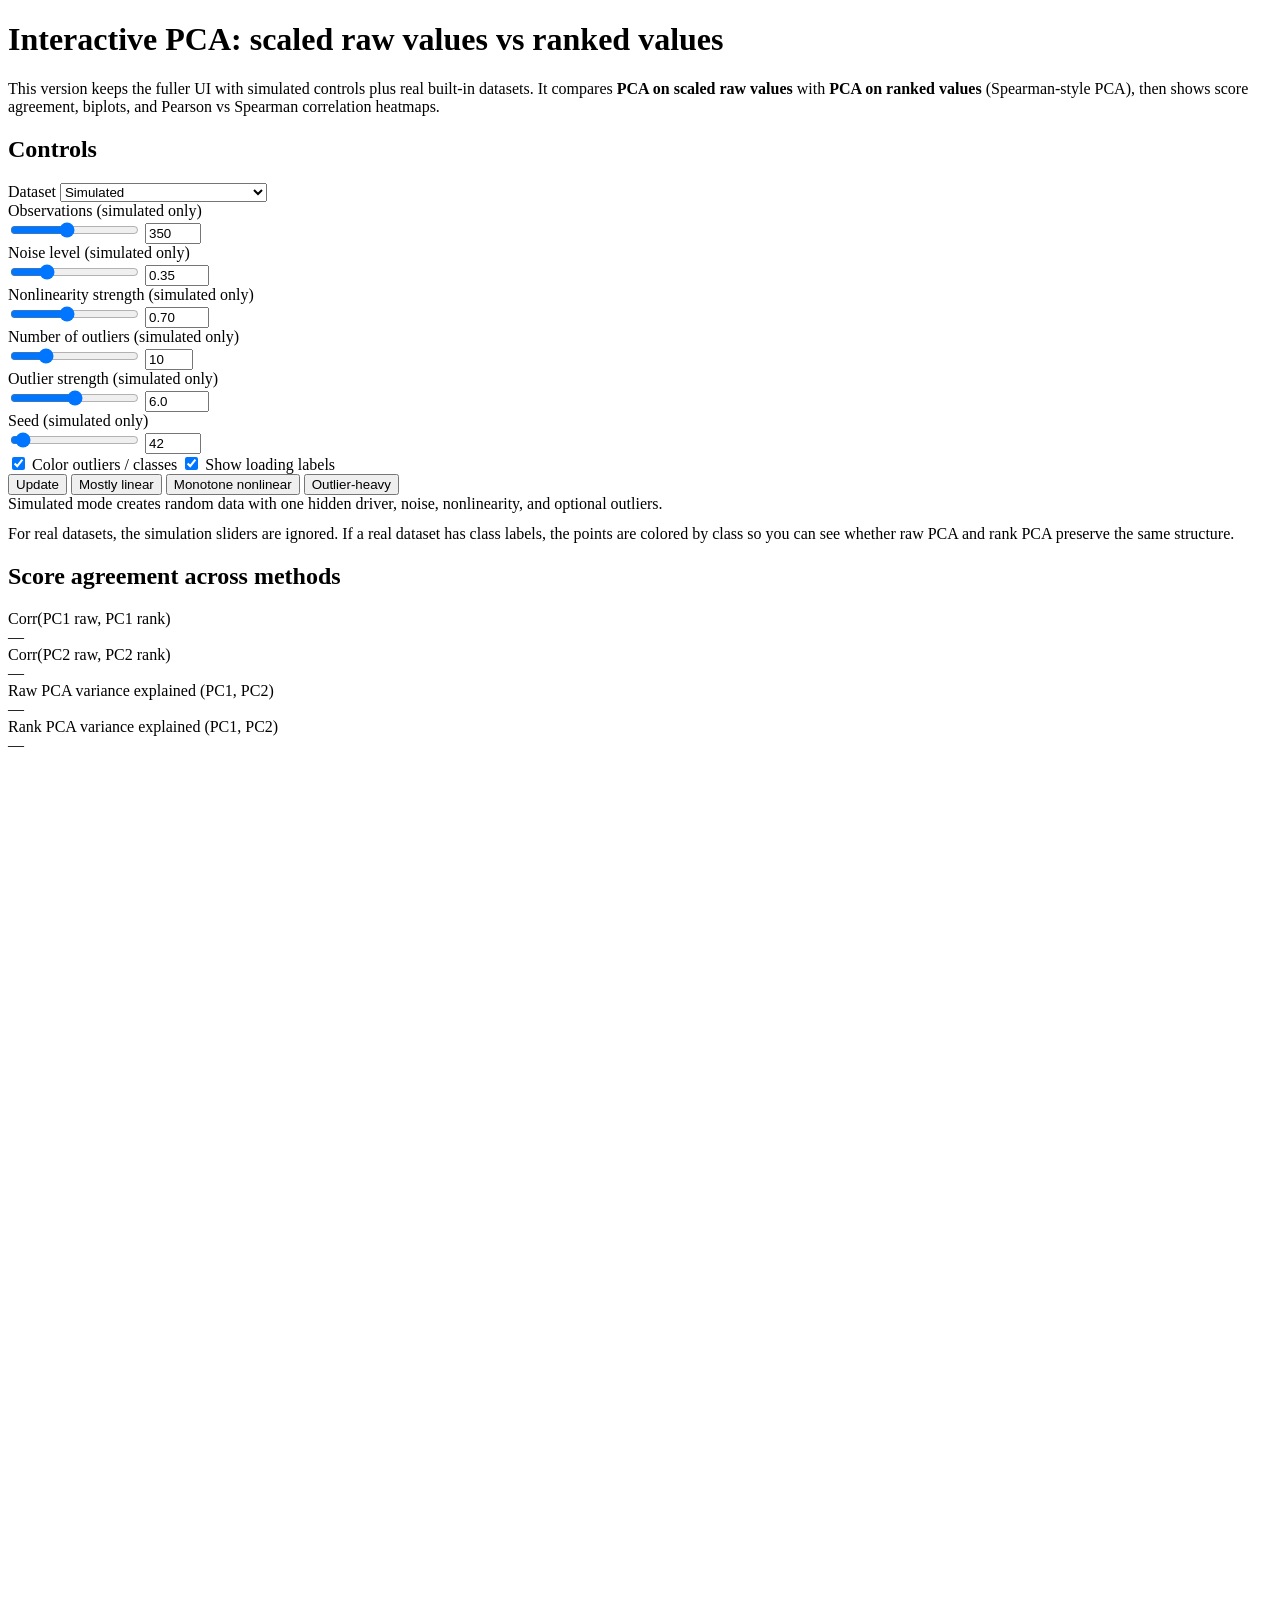
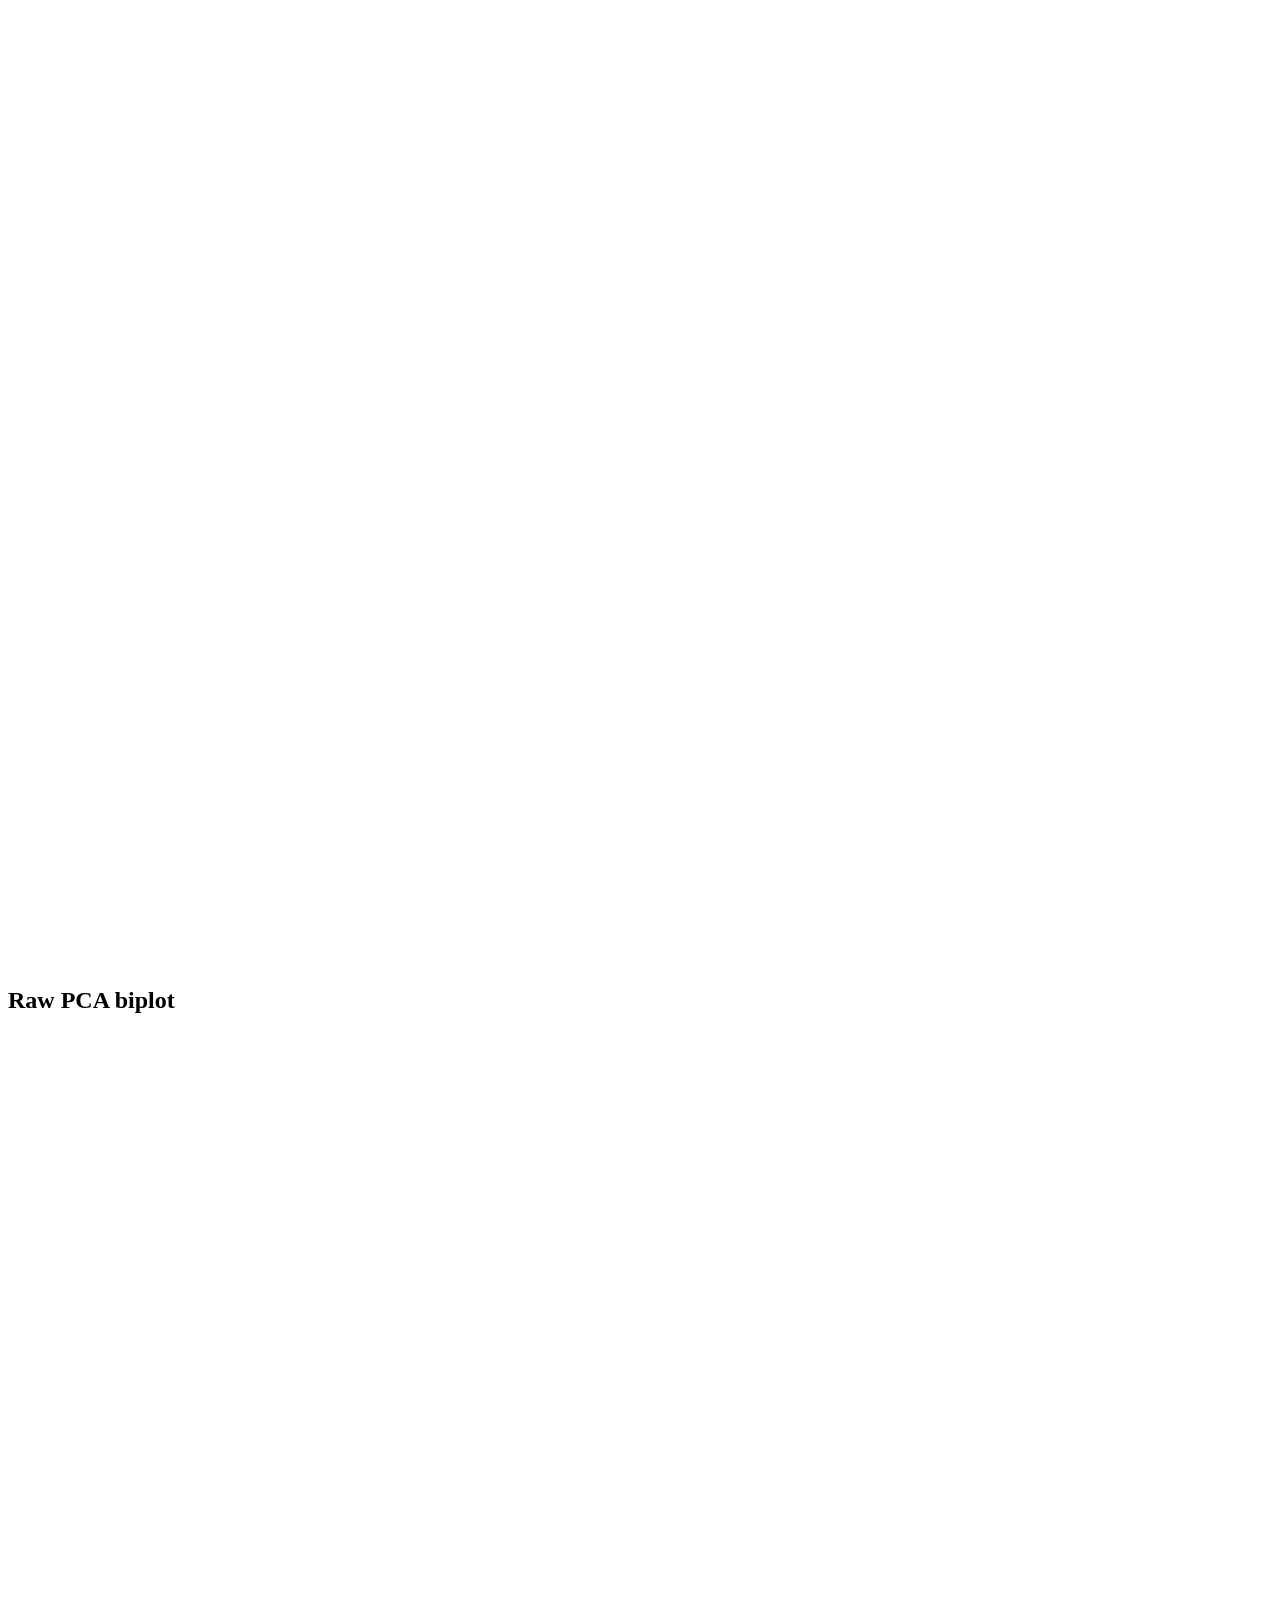
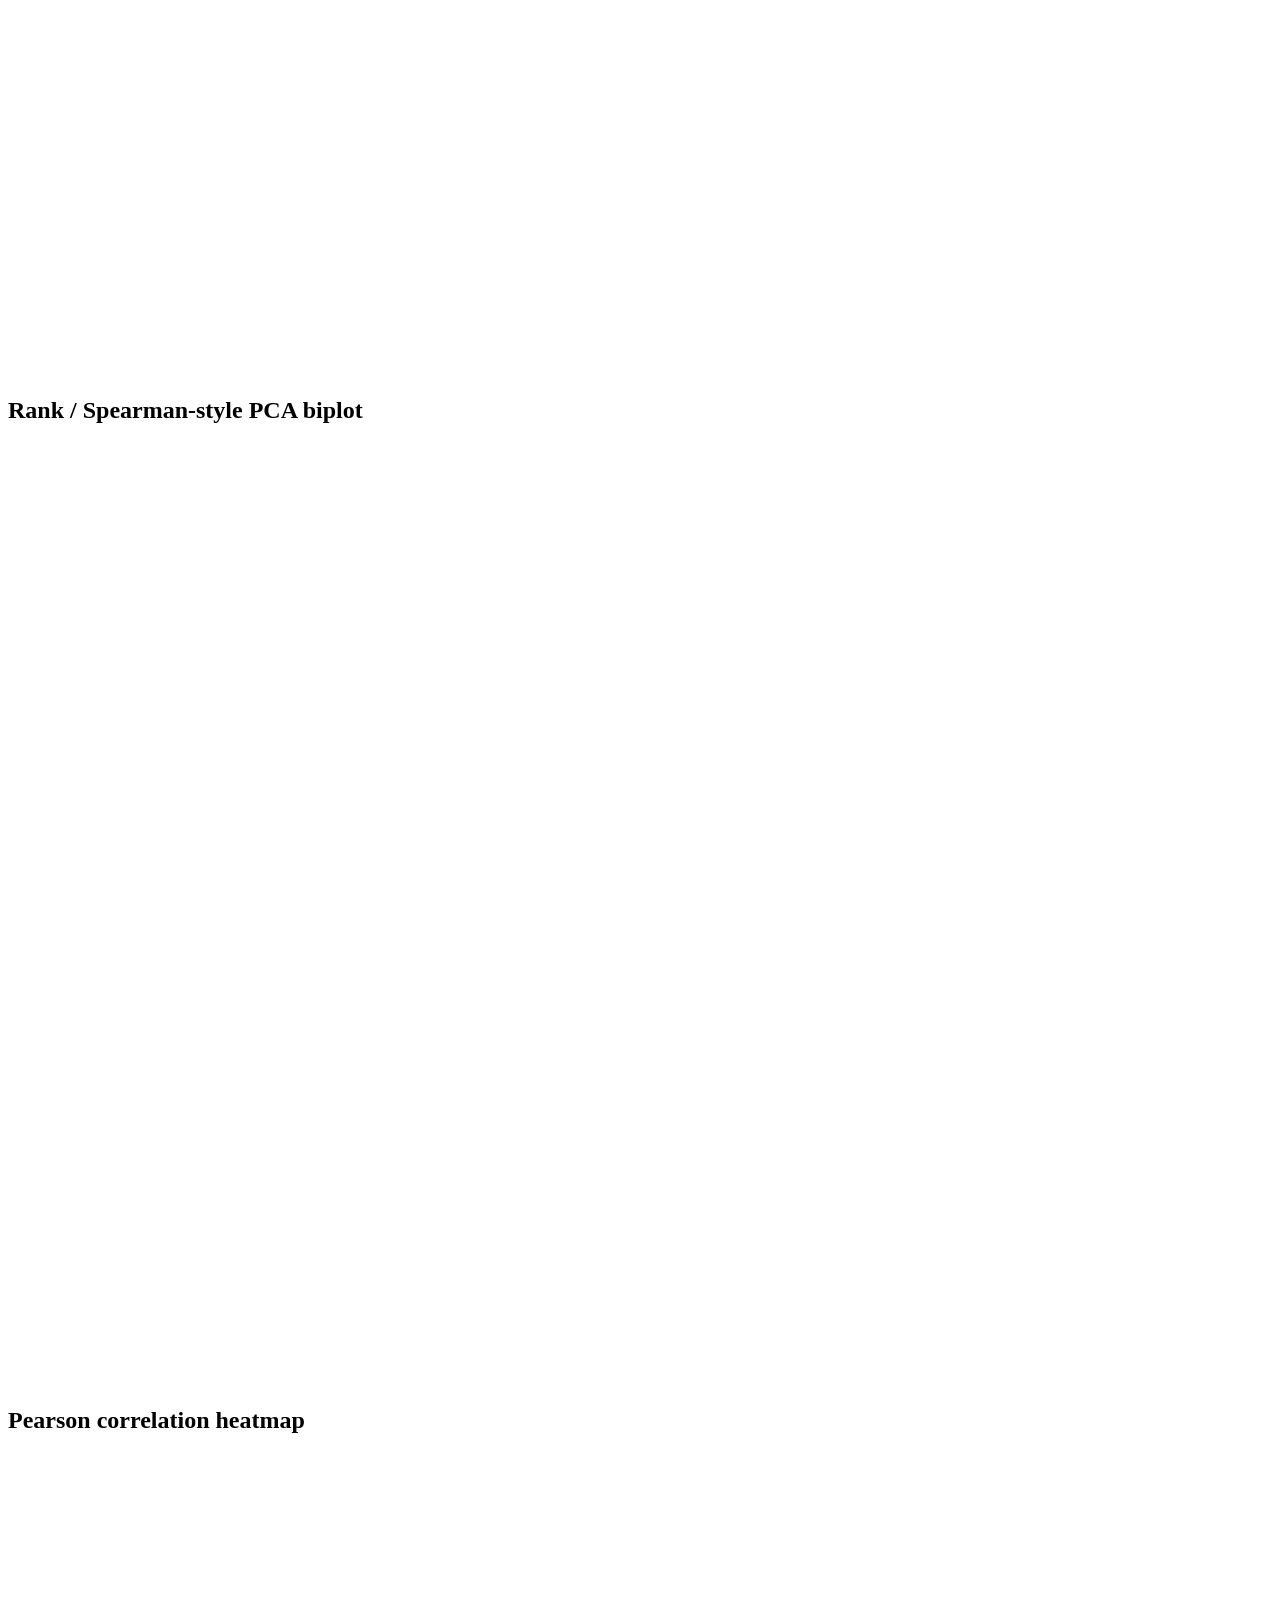
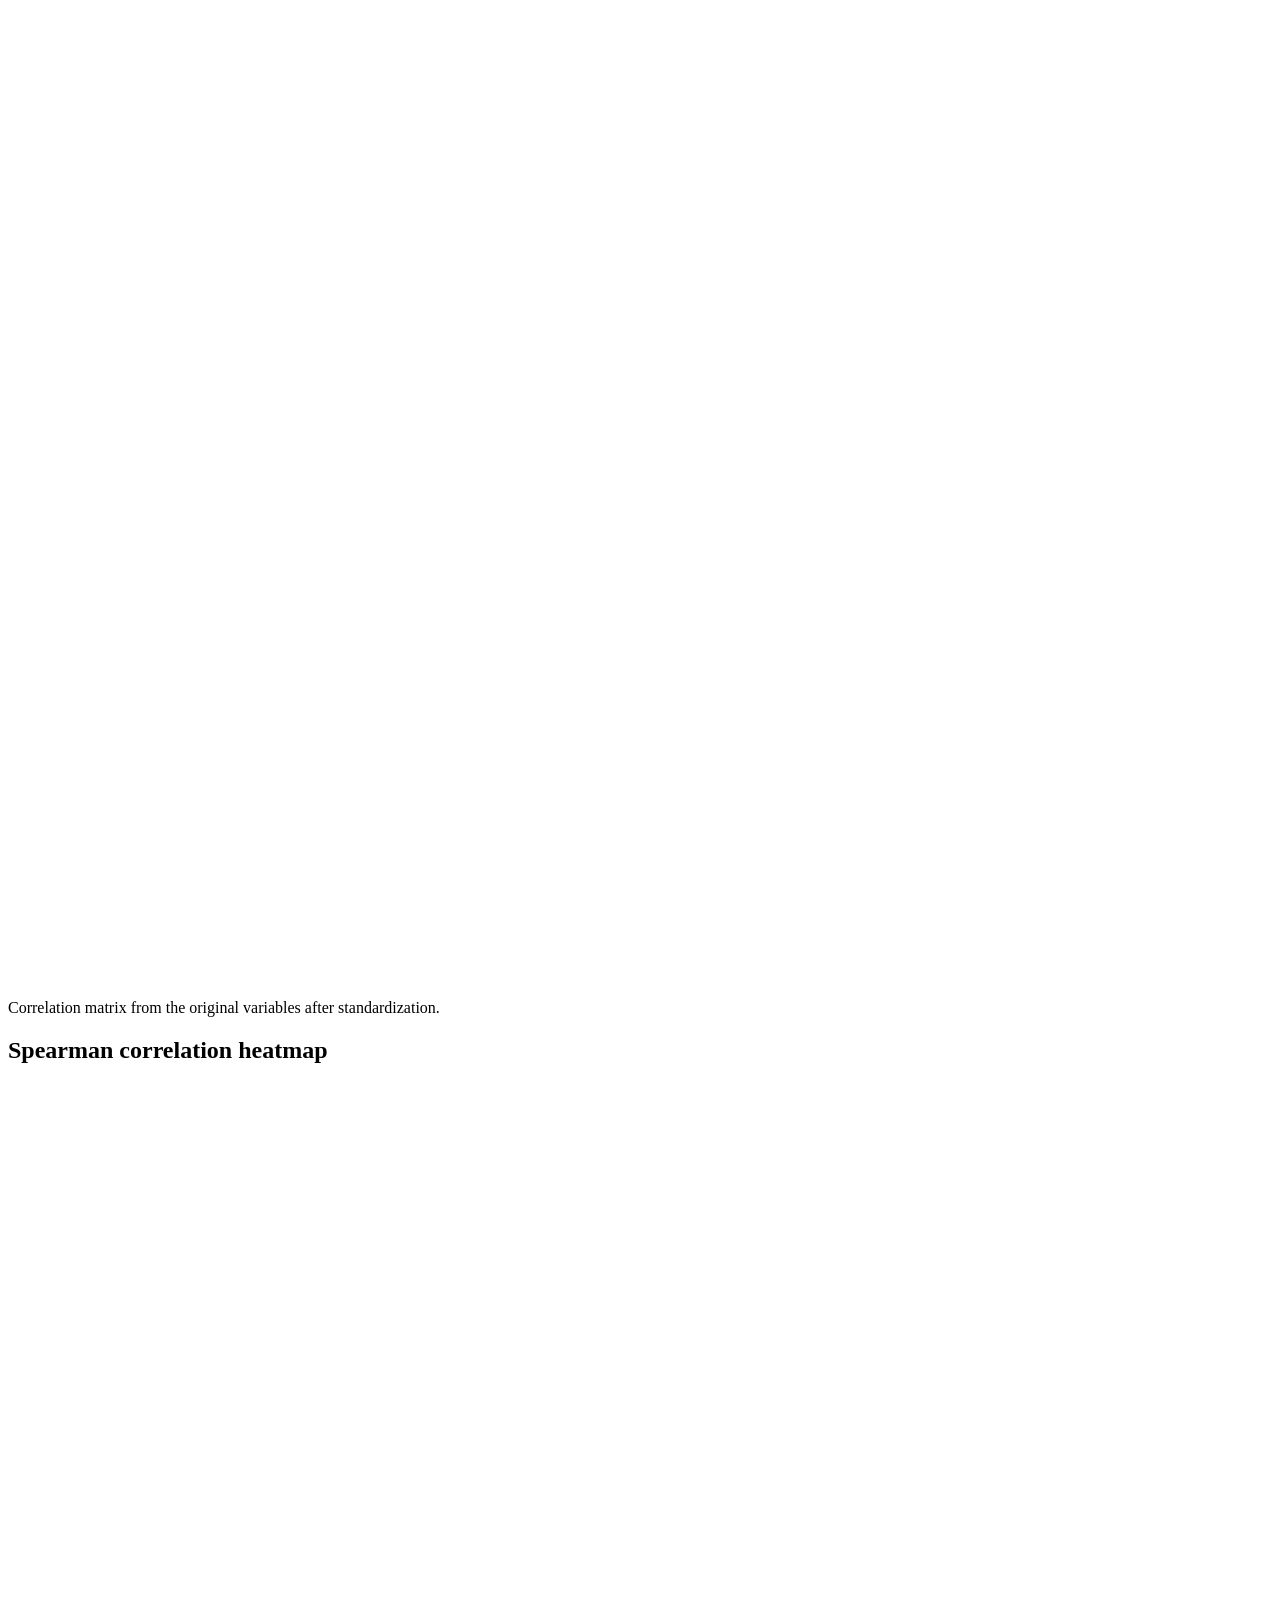
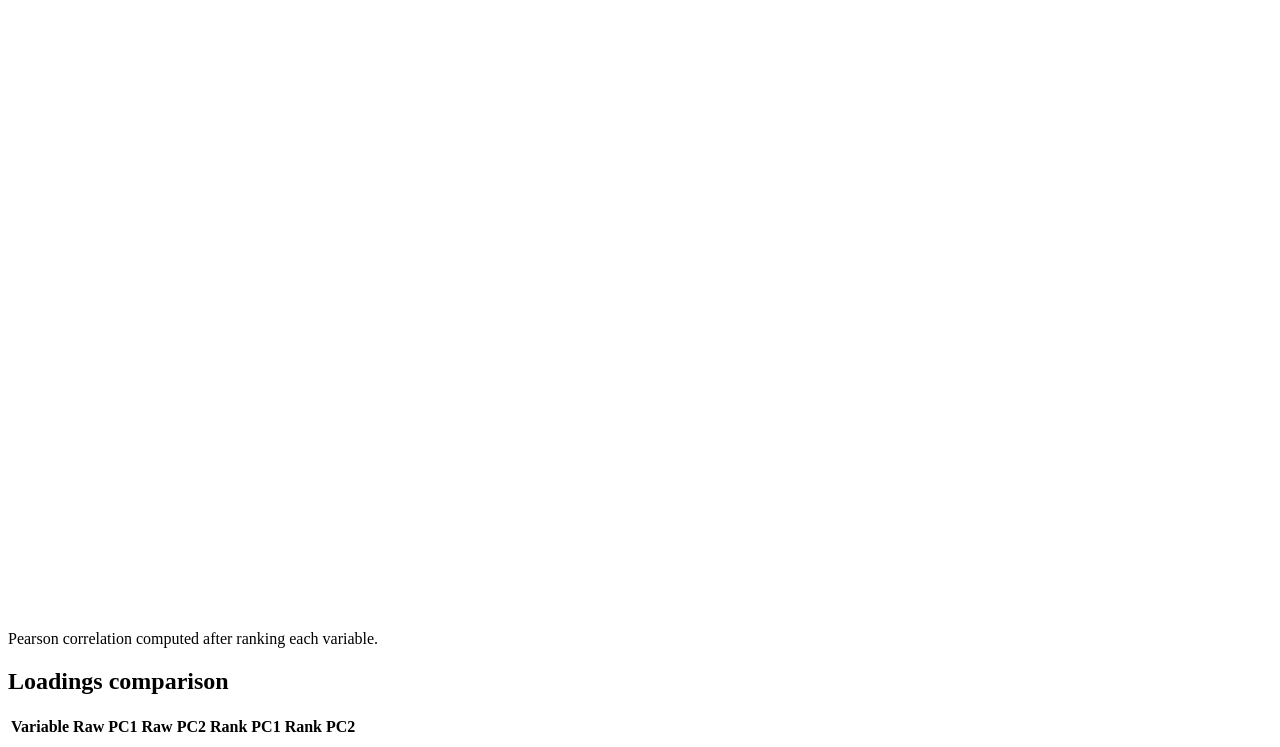
==== app/v4/index.html @ b2250b90 "Add v4 app with fuller attached UI layout" ====
<!DOCTYPE html>
<html lang="en">
<head>
  <meta charset="UTF-8" />
  <meta name="viewport" content="width=device-width, initial-scale=1.0" />
  <title>Interactive PCA: Raw vs Rank with Real Data</title>
  <link rel="stylesheet" href="style.css" />
</head>
<body>
  <div class="wrap">
    <h1>Interactive PCA: scaled raw values vs ranked values</h1>
    <div class="sub">
      This version keeps the fuller UI with simulated controls plus real built-in datasets.
      It compares <b>PCA on scaled raw values</b> with <b>PCA on ranked values</b> (Spearman-style PCA), then shows score agreement, biplots, and Pearson vs Spearman correlation heatmaps.
    </div>

    <div class="grid">
      <div class="card controls">
        <h2>Controls</h2>

        <div class="control">
          <label for="datasetMode">Dataset</label>
          <select id="datasetMode">
            <option value="simulated">Simulated</option>
            <option value="iris">Real: Iris</option>
            <option value="wine">Real: Wine</option>
            <option value="breast_cancer">Real: Breast Cancer Wisconsin</option>
          </select>
        </div>

        <div class="control">
          <label for="n">Observations (simulated only)</label>
          <div class="row">
            <input id="n" type="range" min="80" max="700" step="10" value="350" />
            <input id="n_num" type="number" min="80" max="700" step="10" value="350" />
          </div>
        </div>

        <div class="control">
          <label for="noise">Noise level (simulated only)</label>
          <div class="row">
            <input id="noise" type="range" min="0.05" max="1.20" step="0.05" value="0.35" />
            <input id="noise_num" type="number" min="0.05" max="1.20" step="0.05" value="0.35" />
          </div>
        </div>

        <div class="control">
          <label for="nonlinear">Nonlinearity strength (simulated only)</label>
          <div class="row">
            <input id="nonlinear" type="range" min="0.00" max="1.60" step="0.05" value="0.70" />
            <input id="nonlinear_num" type="number" min="0.00" max="1.60" step="0.05" value="0.70" />
          </div>
        </div>

        <div class="control">
          <label for="outliers">Number of outliers (simulated only)</label>
          <div class="row">
            <input id="outliers" type="range" min="0" max="40" step="1" value="10" />
            <input id="outliers_num" type="number" min="0" max="40" step="1" value="10" />
          </div>
        </div>

        <div class="control">
          <label for="outlierStrength">Outlier strength (simulated only)</label>
          <div class="row">
            <input id="outlierStrength" type="range" min="0.0" max="12.0" step="0.5" value="6.0" />
            <input id="outlierStrength_num" type="number" min="0.0" max="12.0" step="0.5" value="6.0" />
          </div>
        </div>

        <div class="control">
          <label for="seed">Seed (simulated only)</label>
          <div class="row">
            <input id="seed" type="range" min="1" max="999" step="1" value="42" />
            <input id="seed_num" type="number" min="1" max="999" step="1" value="42" />
          </div>
        </div>

        <div class="toggle-row">
          <label><input id="colorSpecial" type="checkbox" checked /> Color outliers / classes</label>
          <label><input id="showLabels" type="checkbox" checked /> Show loading labels</label>
        </div>

        <button id="rerun">Update</button>
        <button id="presetLinear">Mostly linear</button>
        <button id="presetNonlinear">Monotone nonlinear</button>
        <button id="presetOutliers">Outlier-heavy</button>

        <div class="note" id="datasetNote">
          Simulated mode creates random data with one hidden driver, noise, nonlinearity, and optional outliers.
        </div>

        <div class="small" style="margin-top:12px;">
          For real datasets, the simulation sliders are ignored. If a real dataset has class labels, the points are colored by class so you can see whether raw PCA and rank PCA preserve the same structure.
        </div>
      </div>

      <div class="main-grid">
        <div class="card viz full">
          <h2 id="activeTitle">Score agreement across methods</h2>
          <div id="metaPills" style="margin-bottom:10px;"></div>
          <div class="stats">
            <div class="stat">
              <div class="label">Corr(PC1 raw, PC1 rank)</div>
              <div class="value" id="corrPC1Val">—</div>
            </div>
            <div class="stat">
              <div class="label">Corr(PC2 raw, PC2 rank)</div>
              <div class="value" id="corrPC2Val">—</div>
            </div>
            <div class="stat">
              <div class="label">Raw PCA variance explained (PC1, PC2)</div>
              <div class="value" id="rawVarVal">—</div>
            </div>
            <div class="stat">
              <div class="label">Rank PCA variance explained (PC1, PC2)</div>
              <div class="value" id="rankVarVal">—</div>
            </div>
          </div>
          <div class="main-grid">
            <div>
              <svg id="scatterPC1" viewBox="0 0 700 500"></svg>
              <div class="caption" id="captionPC1"></div>
            </div>
            <div>
              <svg id="scatterPC2" viewBox="0 0 700 500"></svg>
              <div class="caption" id="captionPC2"></div>
            </div>
          </div>
          <div class="legend" id="legendRow"></div>
        </div>

        <div class="card viz">
          <h2>Raw PCA biplot</h2>
          <svg id="biplotRaw" viewBox="0 0 700 520"></svg>
          <div class="caption" id="captionRawBiplot"></div>
        </div>

        <div class="card viz">
          <h2>Rank / Spearman-style PCA biplot</h2>
          <svg id="biplotRank" viewBox="0 0 700 520"></svg>
          <div class="caption" id="captionRankBiplot"></div>
        </div>

        <div class="card viz">
          <h2>Pearson correlation heatmap</h2>
          <svg id="heatPearson" viewBox="0 0 620 560"></svg>
          <div class="caption">Correlation matrix from the original variables after standardization.</div>
        </div>

        <div class="card viz">
          <h2>Spearman correlation heatmap</h2>
          <svg id="heatSpearman" viewBox="0 0 620 560"></svg>
          <div class="caption">Pearson correlation computed after ranking each variable.</div>
        </div>

        <div class="card table-card full">
          <h2>Loadings comparison</h2>
          <table id="loadingsTable">
            <thead>
              <tr>
                <th>Variable</th>
                <th>Raw PC1</th>
                <th>Raw PC2</th>
                <th>Rank PC1</th>
                <th>Rank PC2</th>
              </tr>
            </thead>
            <tbody></tbody>
          </table>
        </div>
      </div>
    </div>
  </div>
<script src="iris.js"></script>
<script src="wine.js"></script>
<script src="breast_cancer.js"></script>
<script src="script.js"></script>
</body>
</html>
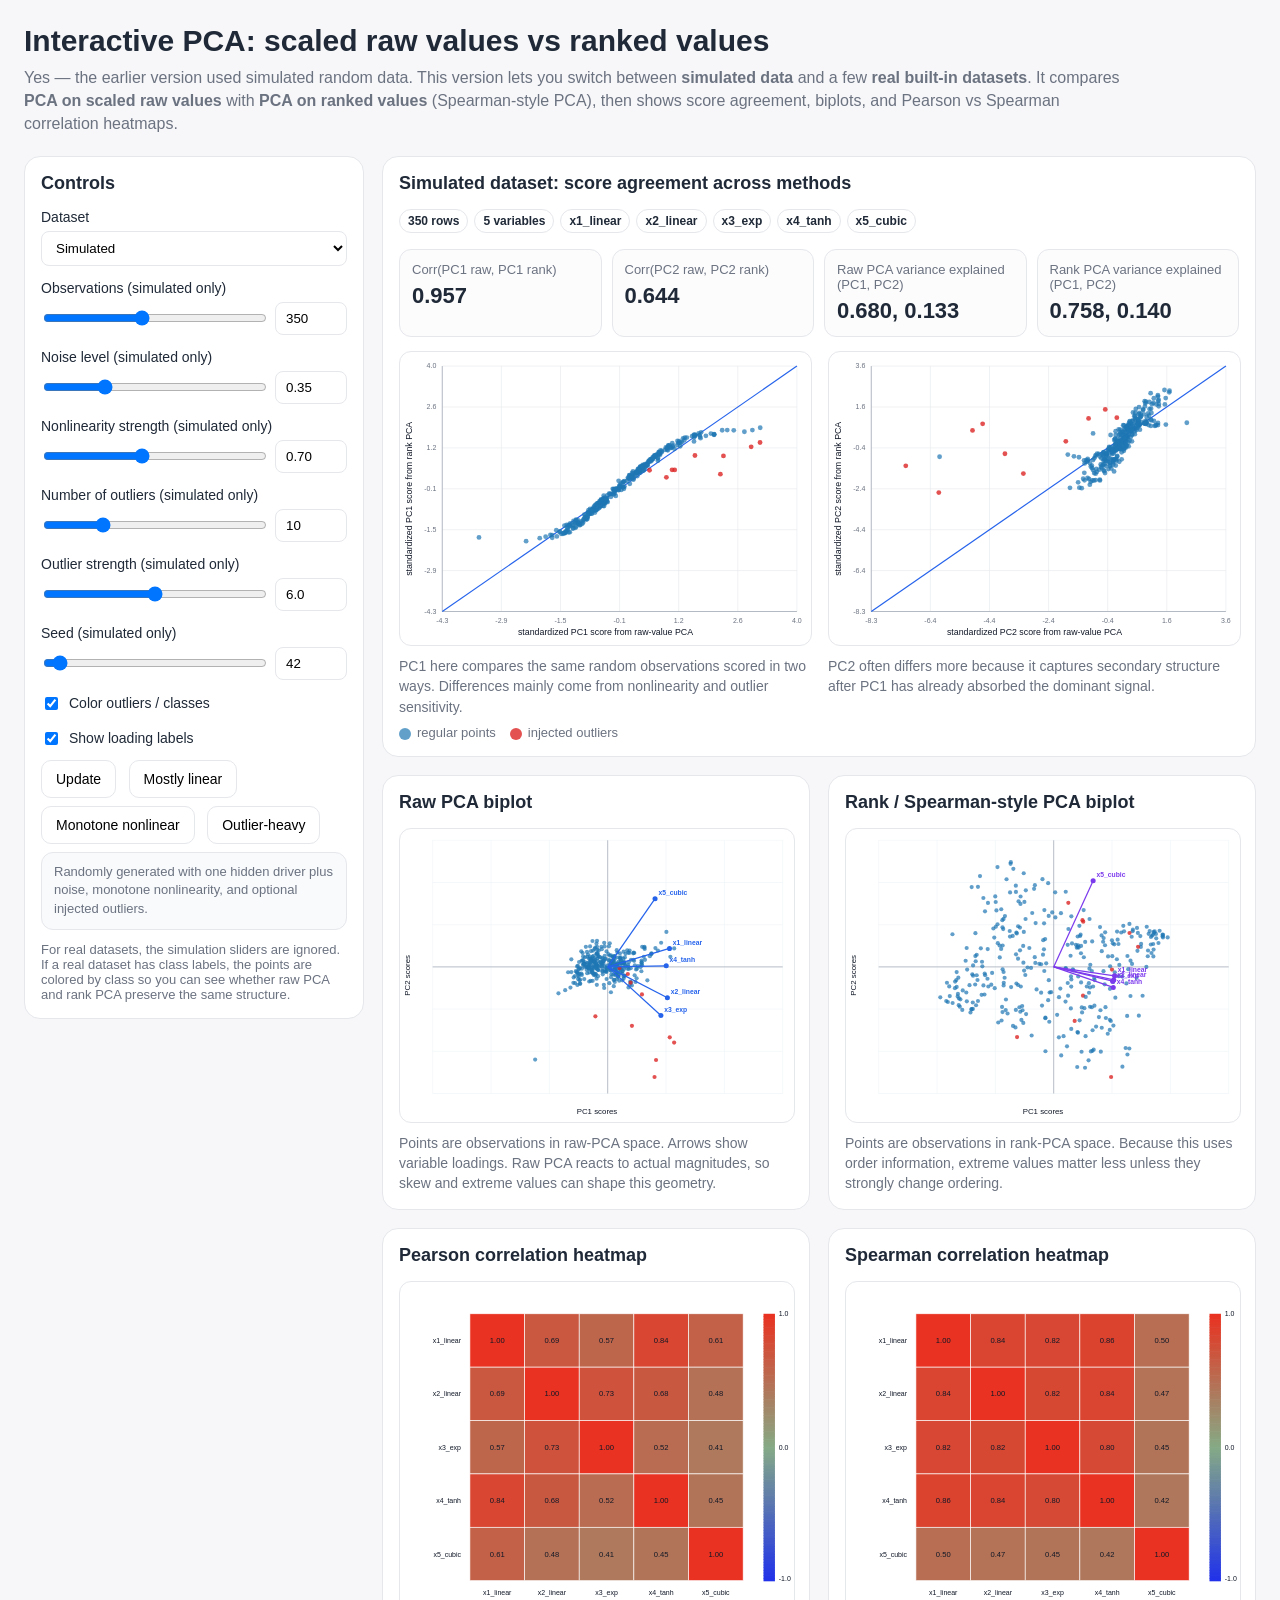
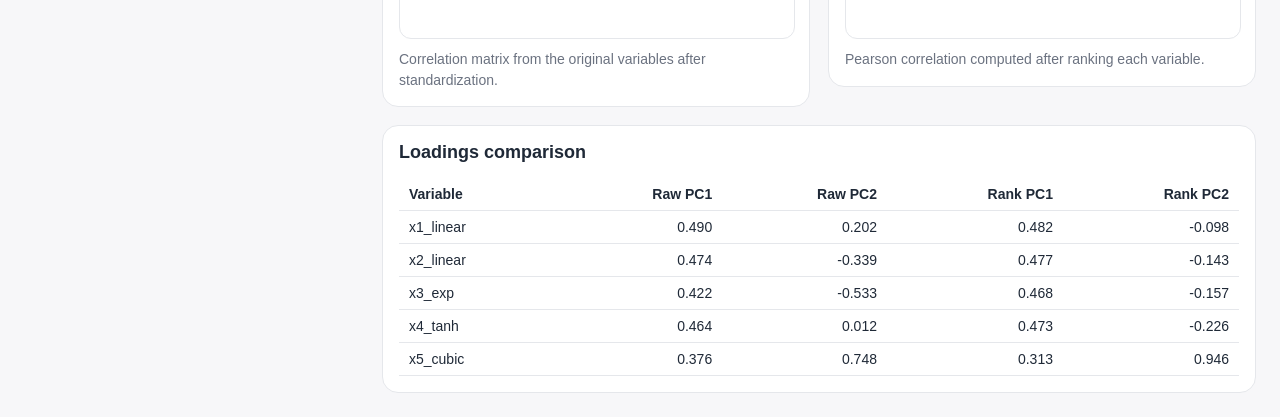
==== commit 7e80d036: "Split v4 app from standalone PCA reference" ====
--- a/app/v4/index.html
+++ b/app/v4/index.html
@@ -10,7 +10,7 @@
   <div class="wrap">
     <h1>Interactive PCA: scaled raw values vs ranked values</h1>
     <div class="sub">
-      This version keeps the fuller UI with simulated controls plus real built-in datasets.
+      Yes — the earlier version used simulated random data. This version lets you switch between <b>simulated data</b> and a few <b>real built-in datasets</b>.
       It compares <b>PCA on scaled raw values</b> with <b>PCA on ranked values</b> (Spearman-style PCA), then shows score agreement, biplots, and Pearson vs Spearman correlation heatmaps.
     </div>
 
@@ -172,9 +172,9 @@
       </div>
     </div>
   </div>
-<script src="iris.js"></script>
-<script src="wine.js"></script>
-<script src="breast_cancer.js"></script>
+<script src="data/iris.js"></script>
+<script src="data/wine.js"></script>
+<script src="data/breast_cancer.js"></script>
 <script src="script.js"></script>
 </body>
-</html>+</html>
--- a/app/v4/style.css
+++ b/app/v4/style.css
@@ -0,0 +1,206 @@
+    :root {
+      --bg: #f7f7f9;
+      --card: #ffffff;
+      --text: #1f2937;
+      --muted: #6b7280;
+      --border: #e5e7eb;
+      --accent: #2563eb;
+      --accent2: #7c3aed;
+      --danger: #dc2626;
+      --green: #059669;
+      --orange: #d97706;
+    }
+    body {
+      margin: 0;
+      font-family: Arial, Helvetica, sans-serif;
+      background: var(--bg);
+      color: var(--text);
+    }
+    .wrap {
+      max-width: 1380px;
+      margin: 0 auto;
+      padding: 24px;
+      box-sizing: border-box;
+    }
+    h1 {
+      margin: 0 0 8px 0;
+      font-size: 30px;
+    }
+    .sub {
+      color: var(--muted);
+      margin-bottom: 20px;
+      line-height: 1.45;
+      max-width: 1100px;
+    }
+    .grid {
+      display: grid;
+      grid-template-columns: 340px 1fr;
+      gap: 18px;
+      align-items: start;
+    }
+    .main-grid {
+      display: grid;
+      grid-template-columns: 1fr 1fr;
+      gap: 18px;
+      align-items: start;
+    }
+    .full {
+      grid-column: 1 / -1;
+    }
+    .card {
+      background: var(--card);
+      border: 1px solid var(--border);
+      border-radius: 16px;
+      padding: 16px;
+      box-sizing: border-box;
+    }
+    .controls h2, .viz h2, .table-card h2 {
+      margin-top: 0;
+      font-size: 18px;
+    }
+    .control {
+      margin-bottom: 14px;
+    }
+    .control label {
+      display: block;
+      font-size: 14px;
+      margin-bottom: 6px;
+    }
+    .control .row {
+      display: grid;
+      grid-template-columns: 1fr 72px;
+      gap: 10px;
+      align-items: center;
+    }
+    input[type="range"], input[type="number"], select {
+      width: 100%;
+      box-sizing: border-box;
+    }
+    input[type="number"], select {
+      padding: 8px 10px;
+      border-radius: 8px;
+      border: 1px solid var(--border);
+      background: white;
+    }
+    button {
+      border: 1px solid var(--border);
+      background: white;
+      padding: 10px 14px;
+      border-radius: 10px;
+      cursor: pointer;
+      margin-right: 8px;
+      margin-bottom: 8px;
+      font-size: 14px;
+    }
+    button:hover { background: #f3f4f6; }
+    .stats {
+      display: grid;
+      grid-template-columns: repeat(4, 1fr);
+      gap: 10px;
+      margin-bottom: 14px;
+    }
+    .stat {
+      border: 1px solid var(--border);
+      border-radius: 12px;
+      padding: 12px;
+      background: #fcfcfd;
+    }
+    .stat .label {
+      color: var(--muted);
+      font-size: 13px;
+      margin-bottom: 6px;
+    }
+    .stat .value {
+      font-size: 22px;
+      font-weight: 700;
+    }
+    svg {
+      width: 100%;
+      height: auto;
+      display: block;
+      background: white;
+      border: 1px solid var(--border);
+      border-radius: 12px;
+    }
+    .caption {
+      margin-top: 10px;
+      color: var(--muted);
+      font-size: 14px;
+      line-height: 1.45;
+    }
+    .toggle-row {
+      display: flex;
+      gap: 16px;
+      align-items: center;
+      flex-wrap: wrap;
+      margin: 8px 0 12px;
+      font-size: 14px;
+    }
+    .toggle-row label {
+      display: flex;
+      gap: 8px;
+      align-items: center;
+      cursor: pointer;
+    }
+    table {
+      width: 100%;
+      border-collapse: collapse;
+      font-size: 14px;
+    }
+    th, td {
+      padding: 8px 10px;
+      border-bottom: 1px solid var(--border);
+      text-align: right;
+    }
+    th:first-child, td:first-child {
+      text-align: left;
+    }
+    .small {
+      color: var(--muted);
+      font-size: 13px;
+    }
+    .legend {
+      display: flex;
+      gap: 14px;
+      align-items: center;
+      flex-wrap: wrap;
+      font-size: 13px;
+      color: var(--muted);
+      margin-top: 8px;
+    }
+    .swatch {
+      width: 12px;
+      height: 12px;
+      border-radius: 50%;
+      display: inline-block;
+      margin-right: 6px;
+      vertical-align: middle;
+    }
+    .pill {
+      display: inline-block;
+      padding: 4px 8px;
+      border-radius: 999px;
+      font-size: 12px;
+      font-weight: 700;
+      border: 1px solid var(--border);
+      background: #fff;
+      margin-right: 6px;
+      margin-bottom: 6px;
+    }
+    .note {
+      padding: 10px 12px;
+      border-radius: 12px;
+      background: #f8fafc;
+      border: 1px solid var(--border);
+      font-size: 13px;
+      color: var(--muted);
+      line-height: 1.45;
+    }
+    @media (max-width: 1100px) {
+      .grid { grid-template-columns: 1fr; }
+      .main-grid { grid-template-columns: 1fr; }
+      .stats { grid-template-columns: 1fr 1fr; }
+    }
+    @media (max-width: 700px) {
+      .stats { grid-template-columns: 1fr; }
+    }
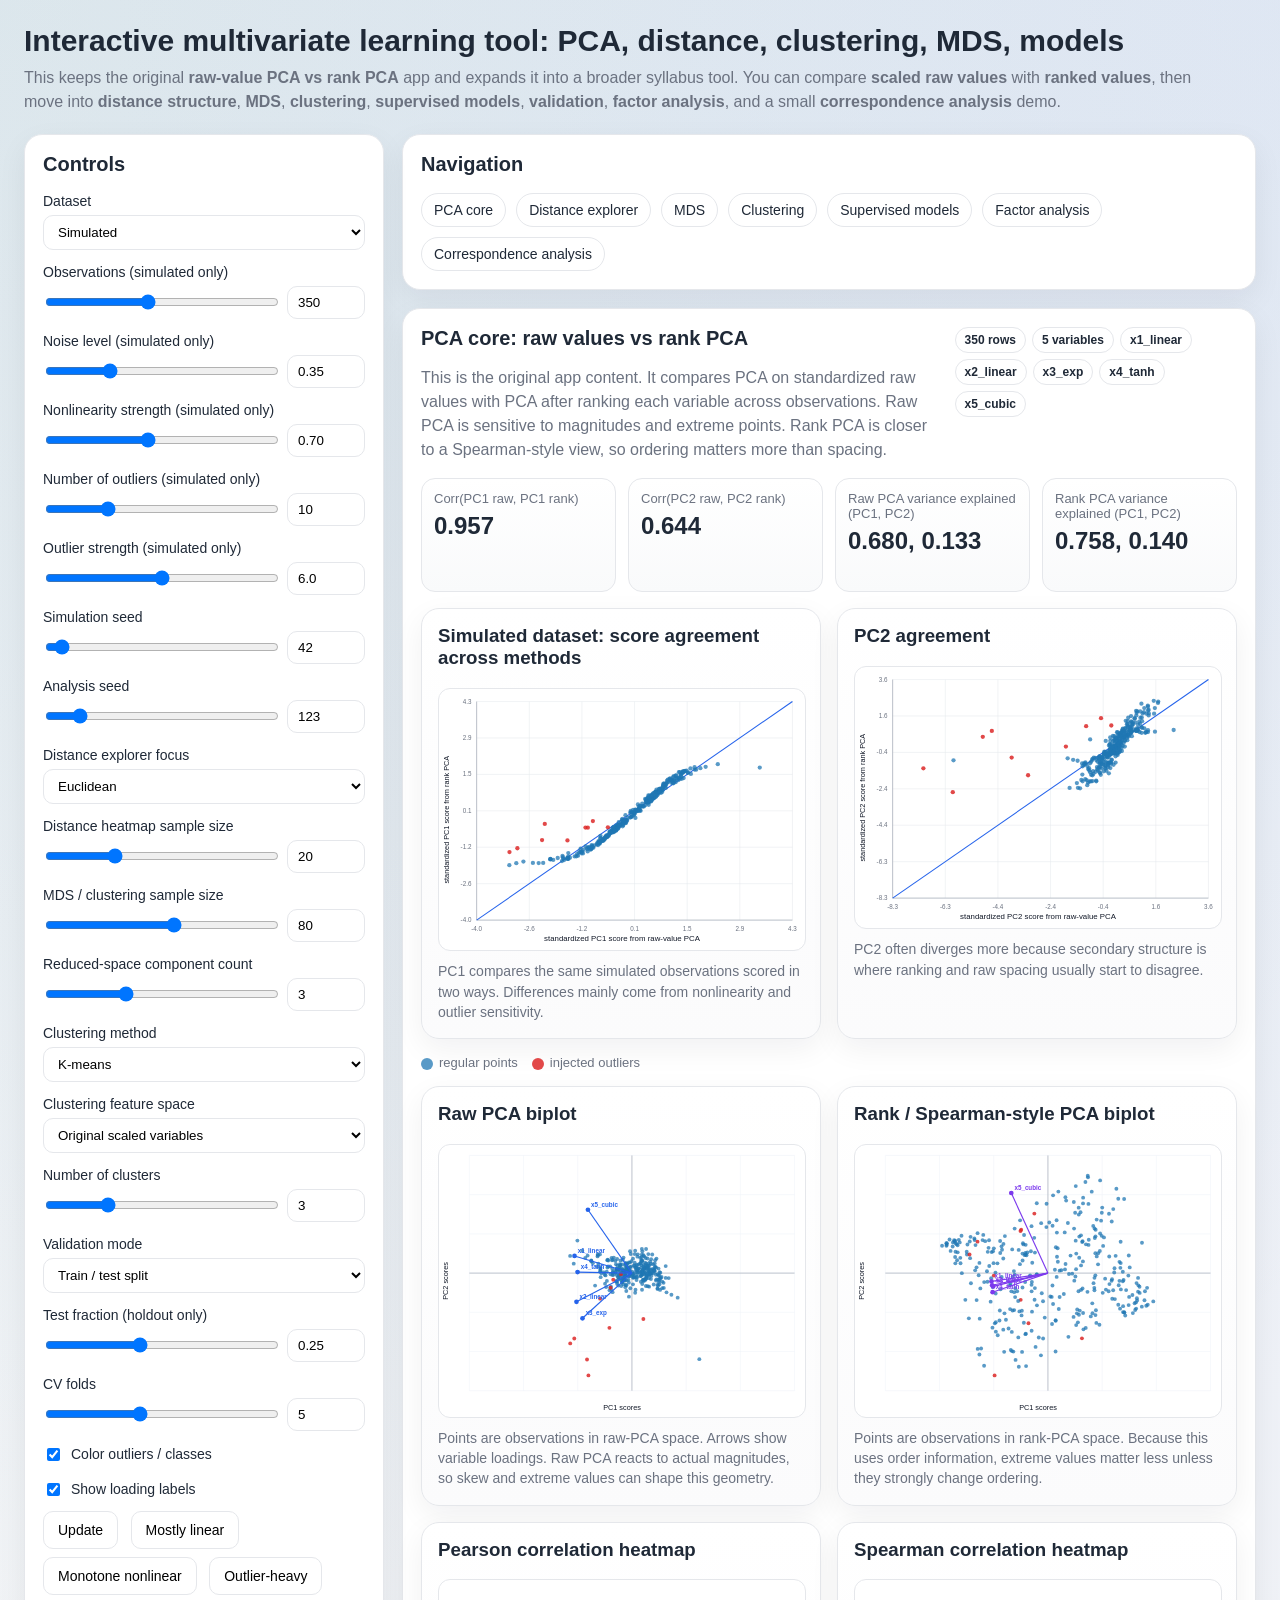
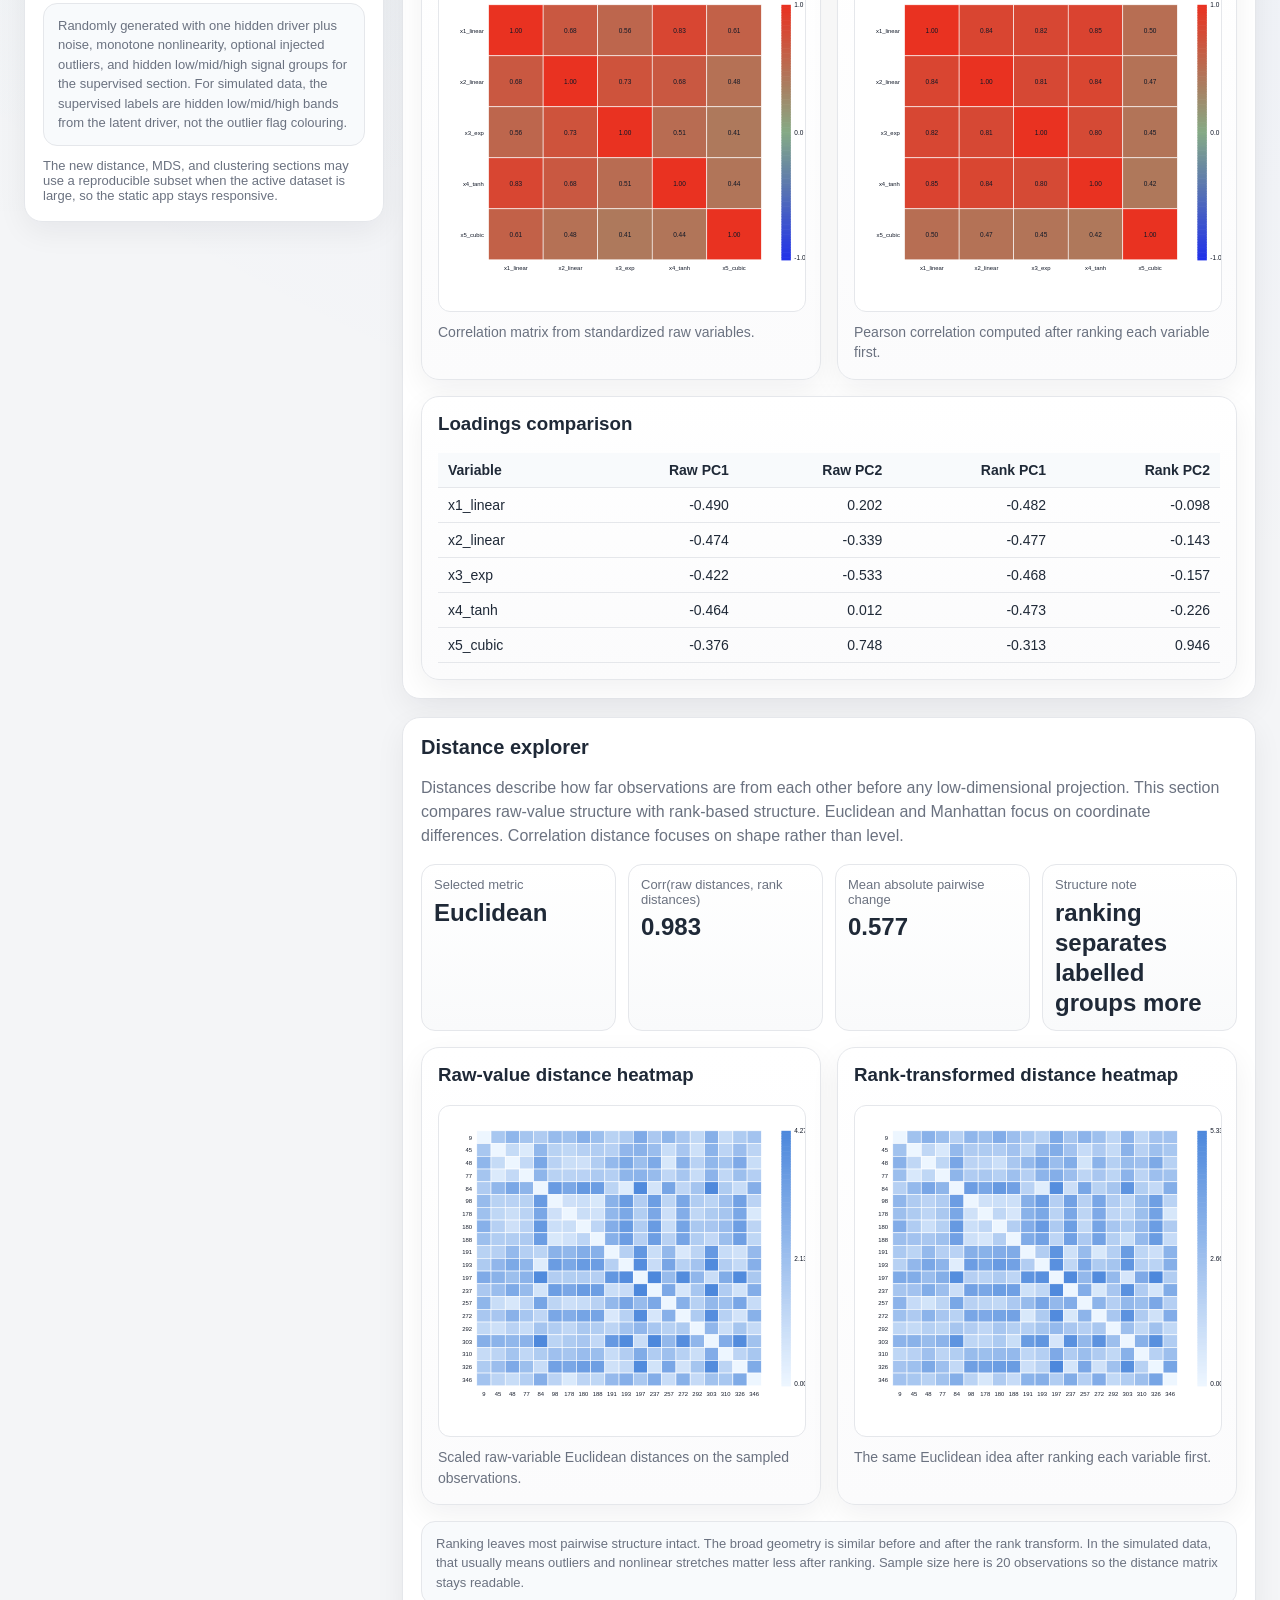
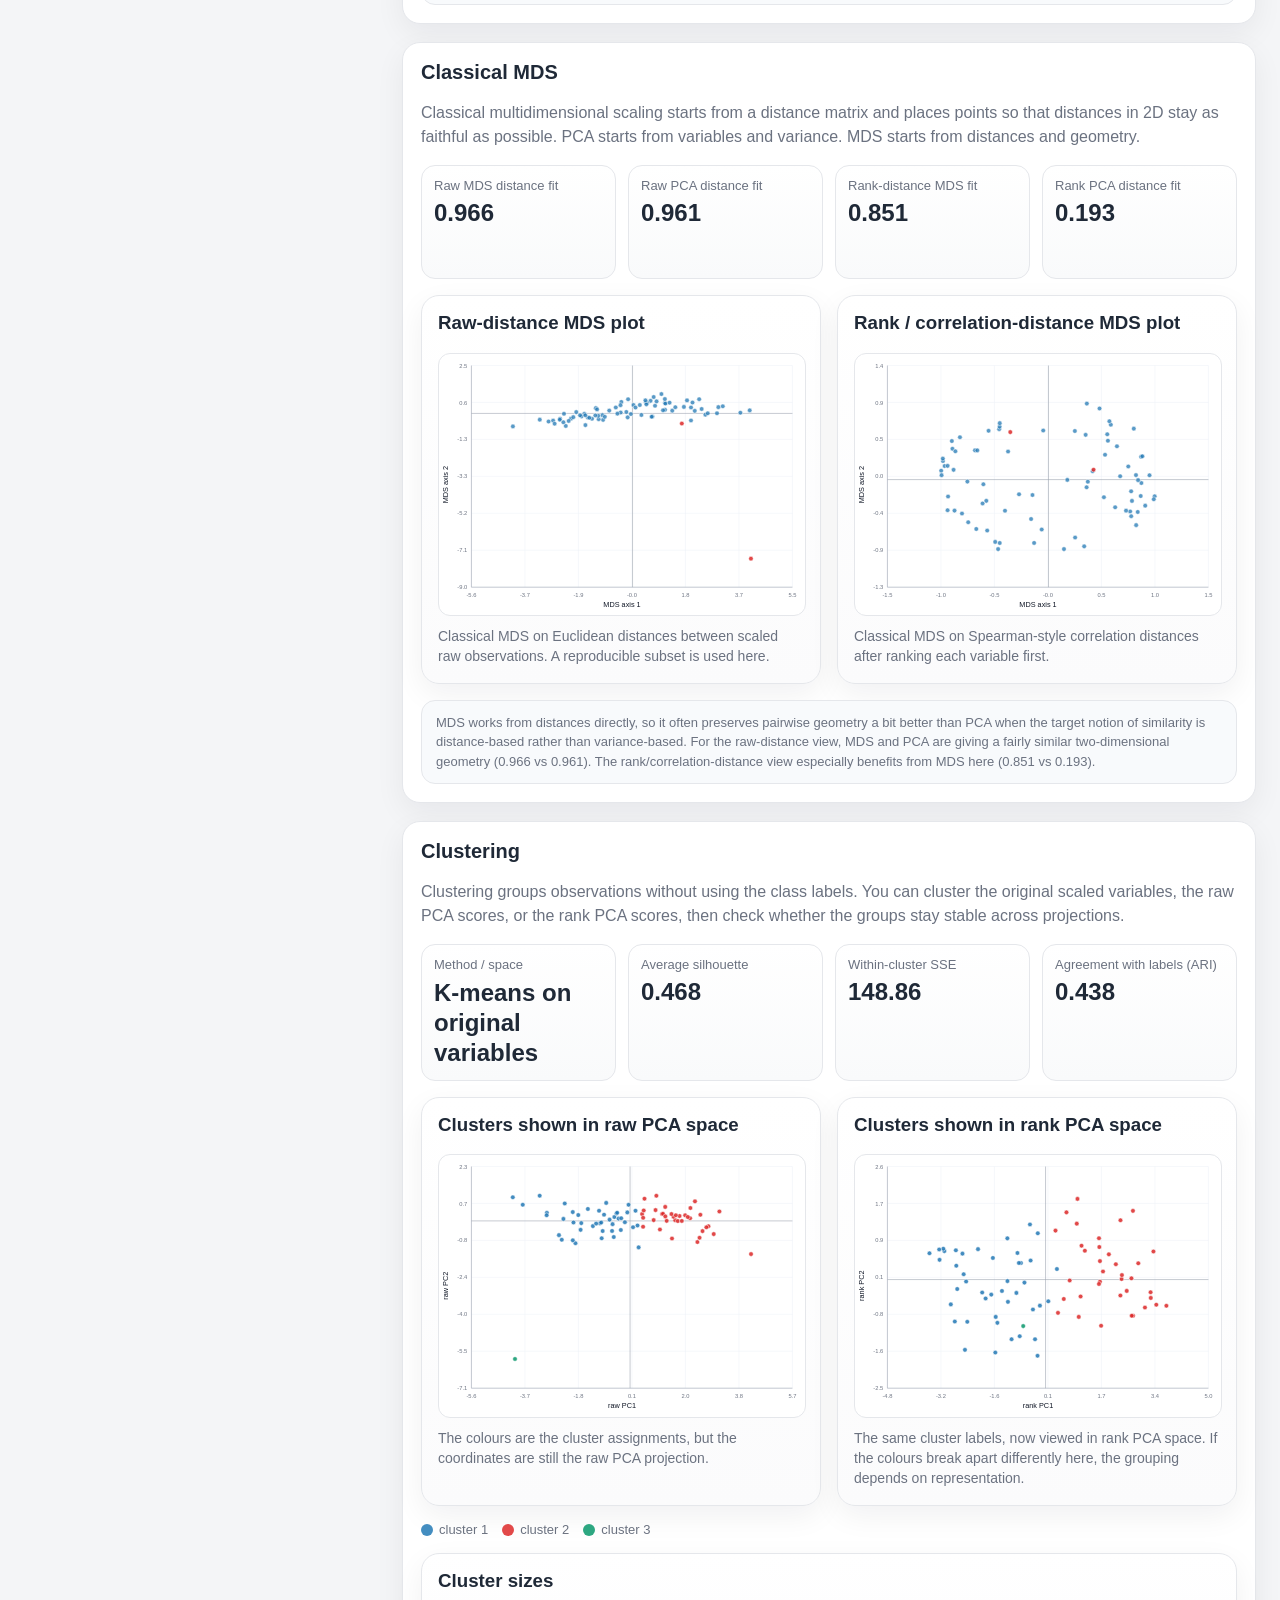
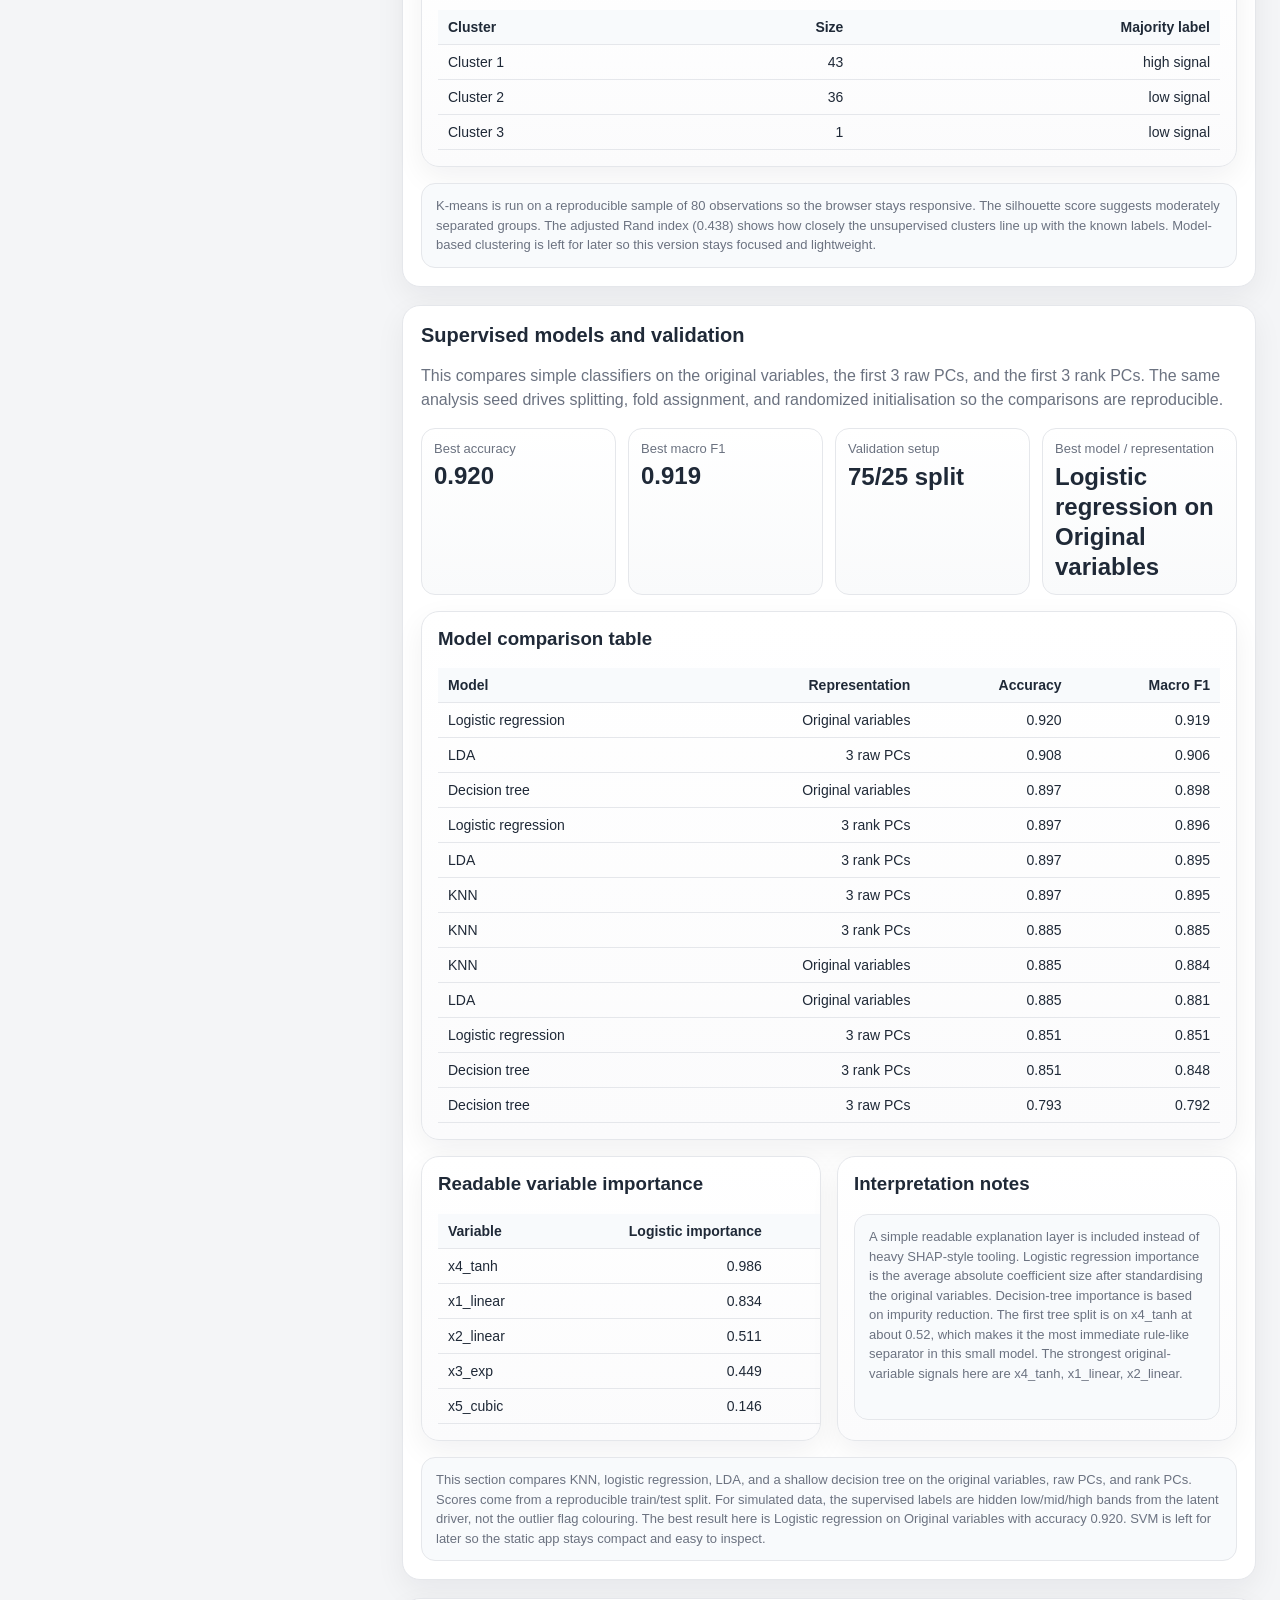
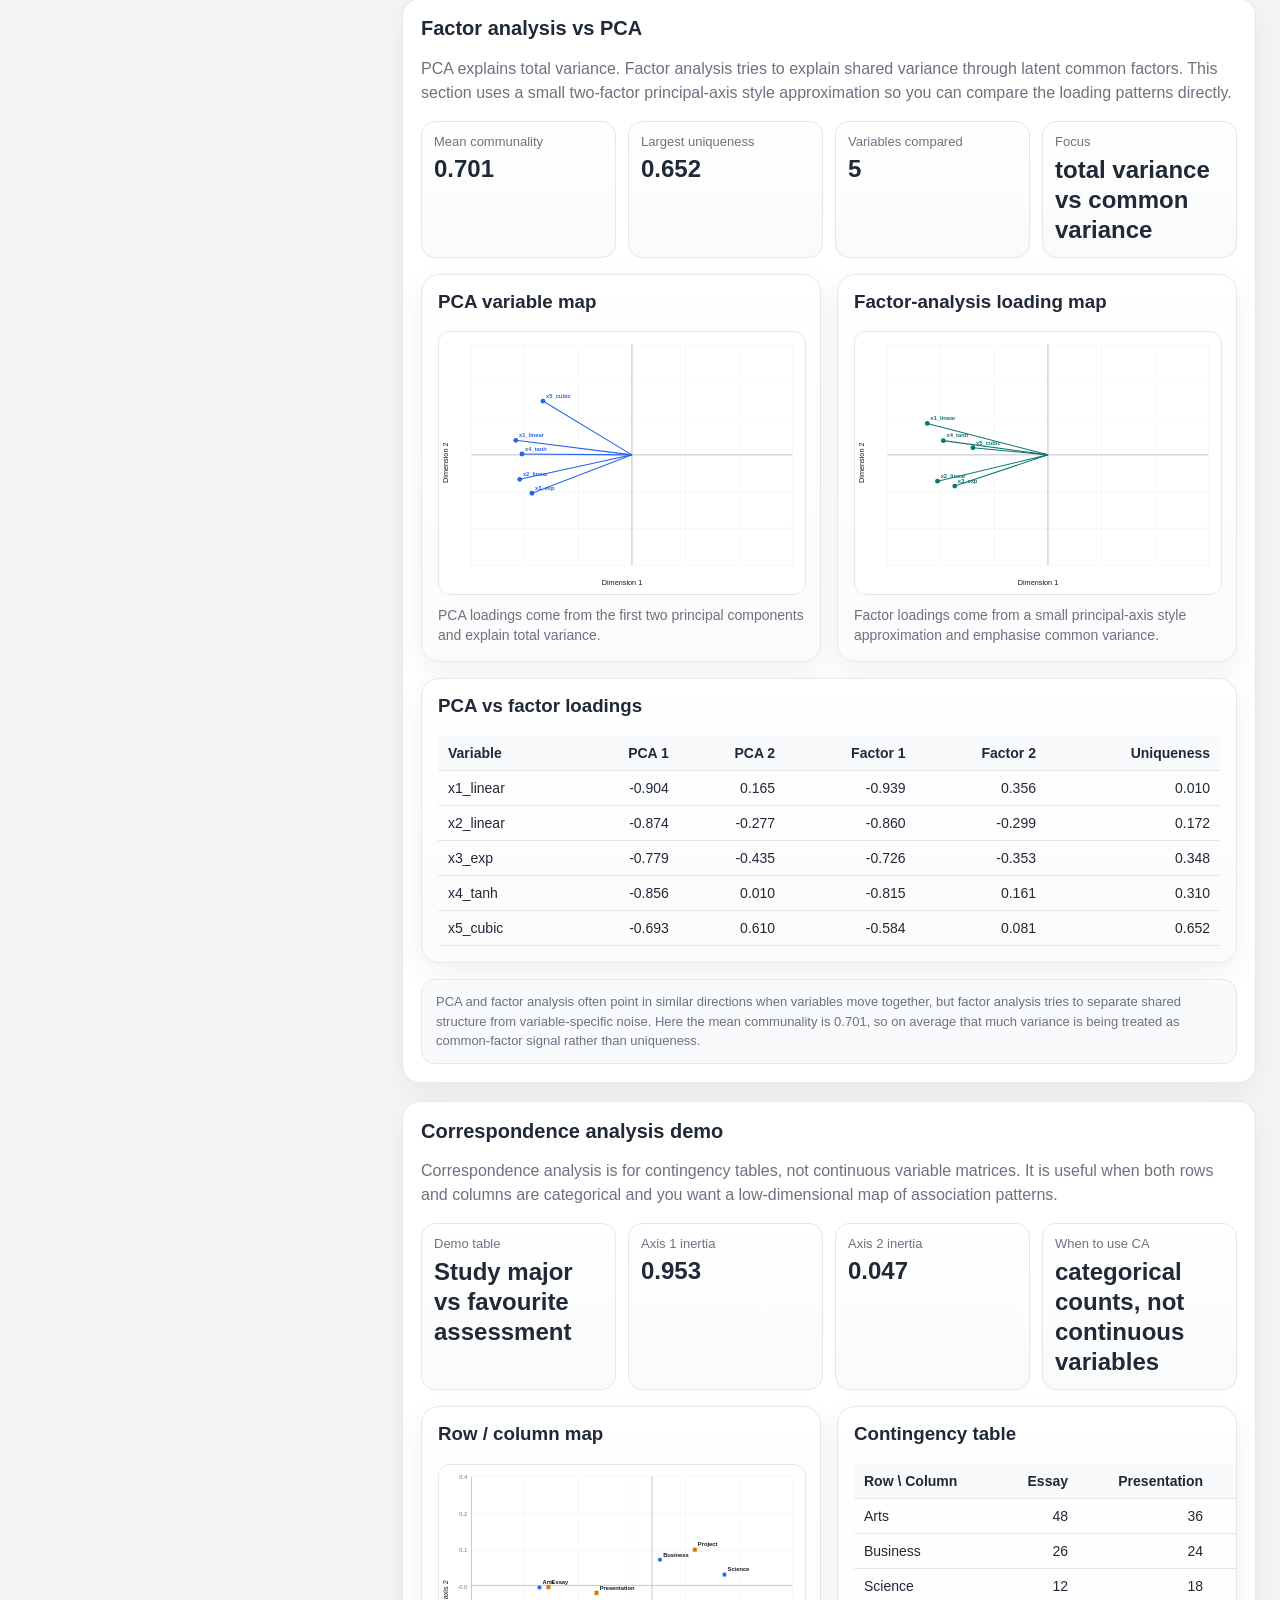
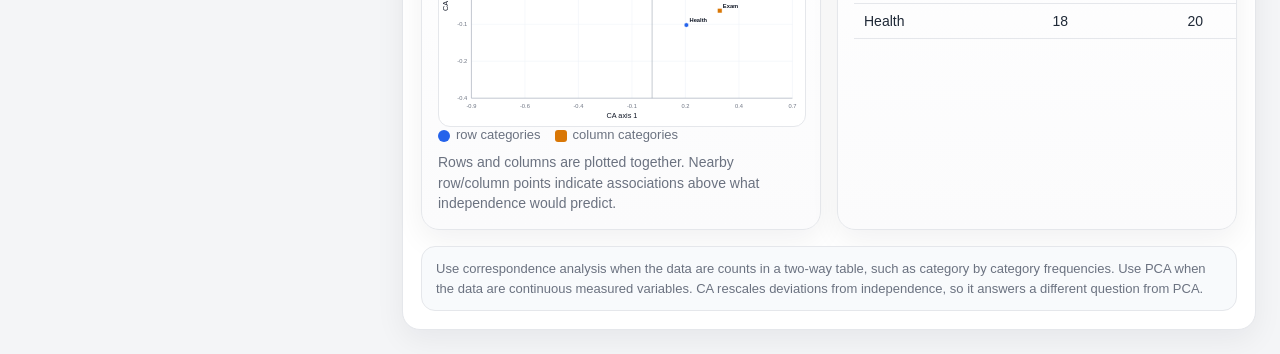
==== commit 711b7f7d: "Expand v4 into a broader multivariate learning tool" ====
--- a/app/v4/index.html
+++ b/app/v4/index.html
@@ -3,15 +3,16 @@
 <head>
   <meta charset="UTF-8" />
   <meta name="viewport" content="width=device-width, initial-scale=1.0" />
-  <title>Interactive PCA: Raw vs Rank with Real Data</title>
+  <title>PCA Learning Tool: Raw, Rank, Distance, Clustering, Models</title>
   <link rel="stylesheet" href="style.css" />
 </head>
 <body>
   <div class="wrap">
-    <h1>Interactive PCA: scaled raw values vs ranked values</h1>
+    <h1>Interactive multivariate learning tool: PCA, distance, clustering, MDS, models</h1>
     <div class="sub">
-      Yes — the earlier version used simulated random data. This version lets you switch between <b>simulated data</b> and a few <b>real built-in datasets</b>.
-      It compares <b>PCA on scaled raw values</b> with <b>PCA on ranked values</b> (Spearman-style PCA), then shows score agreement, biplots, and Pearson vs Spearman correlation heatmaps.
+      This keeps the original <b>raw-value PCA vs rank PCA</b> app and expands it into a broader syllabus tool. You can compare
+      <b>scaled raw values</b> with <b>ranked values</b>, then move into <b>distance structure</b>, <b>MDS</b>, <b>clustering</b>,
+      <b>supervised models</b>, <b>validation</b>, <b>factor analysis</b>, and a small <b>correspondence analysis</b> demo.
     </div>
 
     <div class="grid">
@@ -69,10 +70,101 @@
         </div>
 
         <div class="control">
-          <label for="seed">Seed (simulated only)</label>
+          <label for="seed">Simulation seed</label>
           <div class="row">
             <input id="seed" type="range" min="1" max="999" step="1" value="42" />
             <input id="seed_num" type="number" min="1" max="999" step="1" value="42" />
+          </div>
+        </div>
+
+        <div class="control">
+          <label for="analysisSeed">Analysis seed</label>
+          <div class="row">
+            <input id="analysisSeed" type="range" min="1" max="999" step="1" value="123" />
+            <input id="analysisSeed_num" type="number" min="1" max="999" step="1" value="123" />
+          </div>
+        </div>
+
+        <div class="control">
+          <label for="distanceMetric">Distance explorer focus</label>
+          <select id="distanceMetric">
+            <option value="euclidean">Euclidean</option>
+            <option value="manhattan">Manhattan</option>
+            <option value="pearson">Pearson / correlation distance</option>
+            <option value="spearman">Spearman / rank distance</option>
+          </select>
+        </div>
+
+        <div class="control">
+          <label for="heatmapSize">Distance heatmap sample size</label>
+          <div class="row">
+            <input id="heatmapSize" type="range" min="12" max="40" step="2" value="20" />
+            <input id="heatmapSize_num" type="number" min="12" max="40" step="2" value="20" />
+          </div>
+        </div>
+
+        <div class="control">
+          <label for="analysisSubset">MDS / clustering sample size</label>
+          <div class="row">
+            <input id="analysisSubset" type="range" min="30" max="120" step="5" value="80" />
+            <input id="analysisSubset_num" type="number" min="30" max="120" step="5" value="80" />
+          </div>
+        </div>
+
+        <div class="control">
+          <label for="pcCount">Reduced-space component count</label>
+          <div class="row">
+            <input id="pcCount" type="range" min="2" max="5" step="1" value="3" />
+            <input id="pcCount_num" type="number" min="2" max="5" step="1" value="3" />
+          </div>
+        </div>
+
+        <div class="control">
+          <label for="clusterMethod">Clustering method</label>
+          <select id="clusterMethod">
+            <option value="kmeans">K-means</option>
+            <option value="hierarchical">Hierarchical</option>
+          </select>
+        </div>
+
+        <div class="control">
+          <label for="clusterSpace">Clustering feature space</label>
+          <select id="clusterSpace">
+            <option value="original">Original scaled variables</option>
+            <option value="raw_pcs">Raw PCA scores</option>
+            <option value="rank_pcs">Rank PCA scores</option>
+          </select>
+        </div>
+
+        <div class="control">
+          <label for="clusterK">Number of clusters</label>
+          <div class="row">
+            <input id="clusterK" type="range" min="2" max="6" step="1" value="3" />
+            <input id="clusterK_num" type="number" min="2" max="6" step="1" value="3" />
+          </div>
+        </div>
+
+        <div class="control">
+          <label for="validationMode">Validation mode</label>
+          <select id="validationMode">
+            <option value="holdout">Train / test split</option>
+            <option value="cv">k-fold cross-validation</option>
+          </select>
+        </div>
+
+        <div class="control">
+          <label for="testFraction">Test fraction (holdout only)</label>
+          <div class="row">
+            <input id="testFraction" type="range" min="0.15" max="0.40" step="0.05" value="0.25" />
+            <input id="testFraction_num" type="number" min="0.15" max="0.40" step="0.05" value="0.25" />
+          </div>
+        </div>
+
+        <div class="control">
+          <label for="cvFolds">CV folds</label>
+          <div class="row">
+            <input id="cvFolds" type="range" min="3" max="8" step="1" value="5" />
+            <input id="cvFolds_num" type="number" min="3" max="8" step="1" value="5" />
           </div>
         </div>
 
@@ -87,18 +179,40 @@
         <button id="presetOutliers">Outlier-heavy</button>
 
         <div class="note" id="datasetNote">
-          Simulated mode creates random data with one hidden driver, noise, nonlinearity, and optional outliers.
+          Simulated mode creates random data with one hidden driver, noise, monotone nonlinearity, and optional injected outliers.
         </div>
 
         <div class="small" style="margin-top:12px;">
-          For real datasets, the simulation sliders are ignored. If a real dataset has class labels, the points are colored by class so you can see whether raw PCA and rank PCA preserve the same structure.
+          The new distance, MDS, and clustering sections may use a reproducible subset when the active dataset is large, so the static app stays responsive.
         </div>
       </div>
 
-      <div class="main-grid">
-        <div class="card viz full">
-          <h2 id="activeTitle">Score agreement across methods</h2>
-          <div id="metaPills" style="margin-bottom:10px;"></div>
+      <div class="content-stack">
+        <div class="card nav-card">
+          <h2>Navigation</h2>
+          <div class="nav-links">
+            <a href="#pcaCore">PCA core</a>
+            <a href="#distanceExplorer">Distance explorer</a>
+            <a href="#mdsSection">MDS</a>
+            <a href="#clusteringSection">Clustering</a>
+            <a href="#supervisedSection">Supervised models</a>
+            <a href="#factorSection">Factor analysis</a>
+            <a href="#caSection">Correspondence analysis</a>
+          </div>
+        </div>
+
+        <section id="pcaCore" class="card topic-section">
+          <div class="section-head">
+            <div>
+              <h2>PCA core: raw values vs rank PCA</h2>
+              <p class="section-copy">
+                This is the original app content. It compares PCA on standardized raw values with PCA after ranking each variable across observations.
+                Raw PCA is sensitive to magnitudes and extreme points. Rank PCA is closer to a Spearman-style view, so ordering matters more than spacing.
+              </p>
+            </div>
+            <div id="metaPills"></div>
+          </div>
+
           <div class="stats">
             <div class="stat">
               <div class="label">Corr(PC1 raw, PC1 rank)</div>
@@ -108,73 +222,416 @@
               <div class="label">Corr(PC2 raw, PC2 rank)</div>
               <div class="value" id="corrPC2Val">—</div>
             </div>
-            <div class="stat">
-              <div class="label">Raw PCA variance explained (PC1, PC2)</div>
-              <div class="value" id="rawVarVal">—</div>
-            </div>
-            <div class="stat">
-              <div class="label">Rank PCA variance explained (PC1, PC2)</div>
-              <div class="value" id="rankVarVal">—</div>
-            </div>
-          </div>
-          <div class="main-grid">
-            <div>
+            <div class="labelled-stat">
+              <div class="stat">
+                <div class="label">Raw PCA variance explained (PC1, PC2)</div>
+                <div class="value" id="rawVarVal">—</div>
+              </div>
+            </div>
+            <div class="labelled-stat">
+              <div class="stat">
+                <div class="label">Rank PCA variance explained (PC1, PC2)</div>
+                <div class="value" id="rankVarVal">—</div>
+              </div>
+            </div>
+          </div>
+
+          <div class="panel-grid two-col">
+            <div class="panel">
+              <h3 id="activeTitle">Score agreement across methods</h3>
               <svg id="scatterPC1" viewBox="0 0 700 500"></svg>
               <div class="caption" id="captionPC1"></div>
             </div>
-            <div>
+            <div class="panel">
+              <h3>PC2 agreement</h3>
               <svg id="scatterPC2" viewBox="0 0 700 500"></svg>
               <div class="caption" id="captionPC2"></div>
             </div>
           </div>
+
           <div class="legend" id="legendRow"></div>
-        </div>
-
-        <div class="card viz">
-          <h2>Raw PCA biplot</h2>
-          <svg id="biplotRaw" viewBox="0 0 700 520"></svg>
-          <div class="caption" id="captionRawBiplot"></div>
-        </div>
-
-        <div class="card viz">
-          <h2>Rank / Spearman-style PCA biplot</h2>
-          <svg id="biplotRank" viewBox="0 0 700 520"></svg>
-          <div class="caption" id="captionRankBiplot"></div>
-        </div>
-
-        <div class="card viz">
-          <h2>Pearson correlation heatmap</h2>
-          <svg id="heatPearson" viewBox="0 0 620 560"></svg>
-          <div class="caption">Correlation matrix from the original variables after standardization.</div>
-        </div>
-
-        <div class="card viz">
-          <h2>Spearman correlation heatmap</h2>
-          <svg id="heatSpearman" viewBox="0 0 620 560"></svg>
-          <div class="caption">Pearson correlation computed after ranking each variable.</div>
-        </div>
-
-        <div class="card table-card full">
-          <h2>Loadings comparison</h2>
-          <table id="loadingsTable">
-            <thead>
-              <tr>
-                <th>Variable</th>
-                <th>Raw PC1</th>
-                <th>Raw PC2</th>
-                <th>Rank PC1</th>
-                <th>Rank PC2</th>
-              </tr>
-            </thead>
-            <tbody></tbody>
-          </table>
-        </div>
+
+          <div class="panel-grid two-col">
+            <div class="panel">
+              <h3>Raw PCA biplot</h3>
+              <svg id="biplotRaw" viewBox="0 0 700 520"></svg>
+              <div class="caption" id="captionRawBiplot"></div>
+            </div>
+            <div class="panel">
+              <h3>Rank / Spearman-style PCA biplot</h3>
+              <svg id="biplotRank" viewBox="0 0 700 520"></svg>
+              <div class="caption" id="captionRankBiplot"></div>
+            </div>
+          </div>
+
+          <div class="panel-grid two-col">
+            <div class="panel">
+              <h3>Pearson correlation heatmap</h3>
+              <svg id="heatPearson" viewBox="0 0 620 560"></svg>
+              <div class="caption">Correlation matrix from standardized raw variables.</div>
+            </div>
+            <div class="panel">
+              <h3>Spearman correlation heatmap</h3>
+              <svg id="heatSpearman" viewBox="0 0 620 560"></svg>
+              <div class="caption">Pearson correlation computed after ranking each variable first.</div>
+            </div>
+          </div>
+
+          <div class="panel">
+            <h3>Loadings comparison</h3>
+            <table id="loadingsTable">
+              <thead>
+                <tr>
+                  <th>Variable</th>
+                  <th>Raw PC1</th>
+                  <th>Raw PC2</th>
+                  <th>Rank PC1</th>
+                  <th>Rank PC2</th>
+                </tr>
+              </thead>
+              <tbody></tbody>
+            </table>
+          </div>
+        </section>
+
+        <section id="distanceExplorer" class="card topic-section">
+          <div class="section-head">
+            <div>
+              <h2>Distance explorer</h2>
+              <p class="section-copy">
+                Distances describe how far observations are from each other before any low-dimensional projection. This section compares raw-value structure with rank-based structure.
+                Euclidean and Manhattan focus on coordinate differences. Correlation distance focuses on shape rather than level.
+              </p>
+            </div>
+          </div>
+
+          <div class="stats">
+            <div class="stat">
+              <div class="label">Selected metric</div>
+              <div class="value small-value" id="distanceMetricVal">—</div>
+            </div>
+            <div class="stat">
+              <div class="label">Corr(raw distances, rank distances)</div>
+              <div class="value" id="distanceCorrVal">—</div>
+            </div>
+            <div class="stat">
+              <div class="label">Mean absolute pairwise change</div>
+              <div class="value" id="distanceShiftVal">—</div>
+            </div>
+            <div class="stat">
+              <div class="label">Structure note</div>
+              <div class="value small-value" id="distanceClassVal">—</div>
+            </div>
+          </div>
+
+          <div class="panel-grid two-col">
+            <div class="panel">
+              <h3 id="distanceRawTitle">Raw-distance heatmap</h3>
+              <svg id="distanceHeatRaw" viewBox="0 0 620 560"></svg>
+              <div class="caption" id="distanceRawCaption"></div>
+            </div>
+            <div class="panel">
+              <h3 id="distanceRankTitle">Rank-distance heatmap</h3>
+              <svg id="distanceHeatRank" viewBox="0 0 620 560"></svg>
+              <div class="caption" id="distanceRankCaption"></div>
+            </div>
+          </div>
+
+          <div class="note" id="distanceExplain">—</div>
+        </section>
+
+        <section id="mdsSection" class="card topic-section">
+          <div class="section-head">
+            <div>
+              <h2>Classical MDS</h2>
+              <p class="section-copy">
+                Classical multidimensional scaling starts from a distance matrix and places points so that distances in 2D stay as faithful as possible.
+                PCA starts from variables and variance. MDS starts from distances and geometry.
+              </p>
+            </div>
+          </div>
+
+          <div class="stats">
+            <div class="stat">
+              <div class="label">Raw MDS distance fit</div>
+              <div class="value" id="mdsRawFitVal">—</div>
+            </div>
+            <div class="stat">
+              <div class="label">Raw PCA distance fit</div>
+              <div class="value" id="mdsRawPcaFitVal">—</div>
+            </div>
+            <div class="stat">
+              <div class="label">Rank-distance MDS fit</div>
+              <div class="value" id="mdsRankFitVal">—</div>
+            </div>
+            <div class="stat">
+              <div class="label">Rank PCA distance fit</div>
+              <div class="value" id="mdsRankPcaFitVal">—</div>
+            </div>
+          </div>
+
+          <div class="panel-grid two-col">
+            <div class="panel">
+              <h3>Raw-distance MDS plot</h3>
+              <svg id="mdsRaw" viewBox="0 0 700 500"></svg>
+              <div class="caption" id="mdsRawCaption"></div>
+            </div>
+            <div class="panel">
+              <h3>Rank / correlation-distance MDS plot</h3>
+              <svg id="mdsRank" viewBox="0 0 700 500"></svg>
+              <div class="caption" id="mdsRankCaption"></div>
+            </div>
+          </div>
+
+          <div class="note" id="mdsExplain">—</div>
+        </section>
+
+        <section id="clusteringSection" class="card topic-section">
+          <div class="section-head">
+            <div>
+              <h2>Clustering</h2>
+              <p class="section-copy">
+                Clustering groups observations without using the class labels. You can cluster the original scaled variables, the raw PCA scores, or the rank PCA scores,
+                then check whether the groups stay stable across projections.
+              </p>
+            </div>
+          </div>
+
+          <div class="stats">
+            <div class="stat">
+              <div class="label">Method / space</div>
+              <div class="value small-value" id="clusterMethodVal">—</div>
+            </div>
+            <div class="stat">
+              <div class="label">Average silhouette</div>
+              <div class="value" id="clusterSilhouetteVal">—</div>
+            </div>
+            <div class="stat">
+              <div class="label">Within-cluster SSE</div>
+              <div class="value" id="clusterSseVal">—</div>
+            </div>
+            <div class="stat">
+              <div class="label">Agreement with labels (ARI)</div>
+              <div class="value" id="clusterAriVal">—</div>
+            </div>
+          </div>
+
+          <div class="panel-grid two-col">
+            <div class="panel">
+              <h3>Clusters shown in raw PCA space</h3>
+              <svg id="clusterRawPlot" viewBox="0 0 700 500"></svg>
+              <div class="caption" id="clusterRawCaption"></div>
+            </div>
+            <div class="panel">
+              <h3>Clusters shown in rank PCA space</h3>
+              <svg id="clusterRankPlot" viewBox="0 0 700 500"></svg>
+              <div class="caption" id="clusterRankCaption"></div>
+            </div>
+          </div>
+
+          <div class="legend" id="clusterLegend"></div>
+
+          <div class="panel">
+            <h3>Cluster sizes</h3>
+            <table id="clusterTable">
+              <thead>
+                <tr>
+                  <th>Cluster</th>
+                  <th>Size</th>
+                  <th>Majority label</th>
+                </tr>
+              </thead>
+              <tbody></tbody>
+            </table>
+          </div>
+
+          <div class="note" id="clusterExplain">—</div>
+        </section>
+
+        <section id="supervisedSection" class="card topic-section">
+          <div class="section-head">
+            <div>
+              <h2>Supervised models and validation</h2>
+              <p class="section-copy">
+                This compares simple classifiers on the original variables, the first <span id="pcCountInline">3</span> raw PCs, and the first <span id="pcCountInline2">3</span> rank PCs.
+                The same analysis seed drives splitting, fold assignment, and randomized initialisation so the comparisons are reproducible.
+              </p>
+            </div>
+          </div>
+
+          <div class="stats">
+            <div class="stat">
+              <div class="label">Best accuracy</div>
+              <div class="value" id="supervisedBestAccVal">—</div>
+            </div>
+            <div class="stat">
+              <div class="label">Best macro F1</div>
+              <div class="value" id="supervisedBestF1Val">—</div>
+            </div>
+            <div class="stat">
+              <div class="label">Validation setup</div>
+              <div class="value small-value" id="supervisedValidationVal">—</div>
+            </div>
+            <div class="stat">
+              <div class="label">Best model / representation</div>
+              <div class="value small-value" id="supervisedBestModelVal">—</div>
+            </div>
+          </div>
+
+          <div class="panel">
+            <h3>Model comparison table</h3>
+            <table id="supervisedTable">
+              <thead>
+                <tr>
+                  <th>Model</th>
+                  <th>Representation</th>
+                  <th>Accuracy</th>
+                  <th>Macro F1</th>
+                </tr>
+              </thead>
+              <tbody></tbody>
+            </table>
+          </div>
+
+          <div class="panel-grid two-col">
+            <div class="panel">
+              <h3>Readable variable importance</h3>
+              <table id="xaiTable">
+                <thead>
+                  <tr>
+                    <th>Variable</th>
+                    <th>Logistic importance</th>
+                    <th>Tree importance</th>
+                  </tr>
+                </thead>
+                <tbody></tbody>
+              </table>
+            </div>
+            <div class="panel">
+              <h3>Interpretation notes</h3>
+              <div class="note large-note" id="xaiSummary">—</div>
+            </div>
+          </div>
+
+          <div class="note" id="supervisedExplain">—</div>
+        </section>
+
+        <section id="factorSection" class="card topic-section">
+          <div class="section-head">
+            <div>
+              <h2>Factor analysis vs PCA</h2>
+              <p class="section-copy">
+                PCA explains total variance. Factor analysis tries to explain shared variance through latent common factors.
+                This section uses a small two-factor principal-axis style approximation so you can compare the loading patterns directly.
+              </p>
+            </div>
+          </div>
+
+          <div class="stats">
+            <div class="stat">
+              <div class="label">Mean communality</div>
+              <div class="value" id="factorCommunalityVal">—</div>
+            </div>
+            <div class="stat">
+              <div class="label">Largest uniqueness</div>
+              <div class="value" id="factorUniquenessVal">—</div>
+            </div>
+            <div class="stat">
+              <div class="label">Variables compared</div>
+              <div class="value" id="factorVariableVal">—</div>
+            </div>
+            <div class="stat">
+              <div class="label">Focus</div>
+              <div class="value small-value" id="factorFocusVal">—</div>
+            </div>
+          </div>
+
+          <div class="panel-grid two-col">
+            <div class="panel">
+              <h3>PCA variable map</h3>
+              <svg id="factorPcaMap" viewBox="0 0 700 500"></svg>
+              <div class="caption" id="factorPcaCaption"></div>
+            </div>
+            <div class="panel">
+              <h3>Factor-analysis loading map</h3>
+              <svg id="factorFaMap" viewBox="0 0 700 500"></svg>
+              <div class="caption" id="factorFaCaption"></div>
+            </div>
+          </div>
+
+          <div class="panel">
+            <h3>PCA vs factor loadings</h3>
+            <table id="factorTable">
+              <thead>
+                <tr>
+                  <th>Variable</th>
+                  <th>PCA 1</th>
+                  <th>PCA 2</th>
+                  <th>Factor 1</th>
+                  <th>Factor 2</th>
+                  <th>Uniqueness</th>
+                </tr>
+              </thead>
+              <tbody></tbody>
+            </table>
+          </div>
+
+          <div class="note" id="factorExplain">—</div>
+        </section>
+
+        <section id="caSection" class="card topic-section">
+          <div class="section-head">
+            <div>
+              <h2>Correspondence analysis demo</h2>
+              <p class="section-copy">
+                Correspondence analysis is for contingency tables, not continuous variable matrices. It is useful when both rows and columns are categorical and you want a low-dimensional map of association patterns.
+              </p>
+            </div>
+          </div>
+
+          <div class="stats">
+            <div class="stat">
+              <div class="label">Demo table</div>
+              <div class="value small-value" id="caNameVal">—</div>
+            </div>
+            <div class="stat">
+              <div class="label">Axis 1 inertia</div>
+              <div class="value" id="caAxis1Val">—</div>
+            </div>
+            <div class="stat">
+              <div class="label">Axis 2 inertia</div>
+              <div class="value" id="caAxis2Val">—</div>
+            </div>
+            <div class="stat">
+              <div class="label">When to use CA</div>
+              <div class="value small-value" id="caUseVal">—</div>
+            </div>
+          </div>
+
+          <div class="panel-grid two-col">
+            <div class="panel">
+              <h3>Row / column map</h3>
+              <svg id="caMap" viewBox="0 0 700 500"></svg>
+              <div class="legend" id="caLegend"></div>
+              <div class="caption" id="caCaption"></div>
+            </div>
+            <div class="panel">
+              <h3>Contingency table</h3>
+              <table id="caTable">
+                <thead></thead>
+                <tbody></tbody>
+              </table>
+            </div>
+          </div>
+
+          <div class="note" id="caExplain">—</div>
+        </section>
       </div>
     </div>
   </div>
-<script src="data/iris.js"></script>
-<script src="data/wine.js"></script>
-<script src="data/breast_cancer.js"></script>
-<script src="script.js"></script>
+  <script src="data/iris.js"></script>
+  <script src="data/wine.js"></script>
+  <script src="data/breast_cancer.js"></script>
+  <script src="script.js"></script>
 </body>
 </html>
--- a/app/v4/style.css
+++ b/app/v4/style.css
@@ -1,206 +1,365 @@
-    :root {
-      --bg: #f7f7f9;
-      --card: #ffffff;
-      --text: #1f2937;
-      --muted: #6b7280;
-      --border: #e5e7eb;
-      --accent: #2563eb;
-      --accent2: #7c3aed;
-      --danger: #dc2626;
-      --green: #059669;
-      --orange: #d97706;
-    }
-    body {
-      margin: 0;
-      font-family: Arial, Helvetica, sans-serif;
-      background: var(--bg);
-      color: var(--text);
-    }
-    .wrap {
-      max-width: 1380px;
-      margin: 0 auto;
-      padding: 24px;
-      box-sizing: border-box;
-    }
-    h1 {
-      margin: 0 0 8px 0;
-      font-size: 30px;
-    }
-    .sub {
-      color: var(--muted);
-      margin-bottom: 20px;
-      line-height: 1.45;
-      max-width: 1100px;
-    }
-    .grid {
-      display: grid;
-      grid-template-columns: 340px 1fr;
-      gap: 18px;
-      align-items: start;
-    }
-    .main-grid {
-      display: grid;
-      grid-template-columns: 1fr 1fr;
-      gap: 18px;
-      align-items: start;
-    }
-    .full {
-      grid-column: 1 / -1;
-    }
-    .card {
-      background: var(--card);
-      border: 1px solid var(--border);
-      border-radius: 16px;
-      padding: 16px;
-      box-sizing: border-box;
-    }
-    .controls h2, .viz h2, .table-card h2 {
-      margin-top: 0;
-      font-size: 18px;
-    }
-    .control {
-      margin-bottom: 14px;
-    }
-    .control label {
-      display: block;
-      font-size: 14px;
-      margin-bottom: 6px;
-    }
-    .control .row {
-      display: grid;
-      grid-template-columns: 1fr 72px;
-      gap: 10px;
-      align-items: center;
-    }
-    input[type="range"], input[type="number"], select {
-      width: 100%;
-      box-sizing: border-box;
-    }
-    input[type="number"], select {
-      padding: 8px 10px;
-      border-radius: 8px;
-      border: 1px solid var(--border);
-      background: white;
-    }
-    button {
-      border: 1px solid var(--border);
-      background: white;
-      padding: 10px 14px;
-      border-radius: 10px;
-      cursor: pointer;
-      margin-right: 8px;
-      margin-bottom: 8px;
-      font-size: 14px;
-    }
-    button:hover { background: #f3f4f6; }
-    .stats {
-      display: grid;
-      grid-template-columns: repeat(4, 1fr);
-      gap: 10px;
-      margin-bottom: 14px;
-    }
-    .stat {
-      border: 1px solid var(--border);
-      border-radius: 12px;
-      padding: 12px;
-      background: #fcfcfd;
-    }
-    .stat .label {
-      color: var(--muted);
-      font-size: 13px;
-      margin-bottom: 6px;
-    }
-    .stat .value {
-      font-size: 22px;
-      font-weight: 700;
-    }
-    svg {
-      width: 100%;
-      height: auto;
-      display: block;
-      background: white;
-      border: 1px solid var(--border);
-      border-radius: 12px;
-    }
-    .caption {
-      margin-top: 10px;
-      color: var(--muted);
-      font-size: 14px;
-      line-height: 1.45;
-    }
-    .toggle-row {
-      display: flex;
-      gap: 16px;
-      align-items: center;
-      flex-wrap: wrap;
-      margin: 8px 0 12px;
-      font-size: 14px;
-    }
-    .toggle-row label {
-      display: flex;
-      gap: 8px;
-      align-items: center;
-      cursor: pointer;
-    }
-    table {
-      width: 100%;
-      border-collapse: collapse;
-      font-size: 14px;
-    }
-    th, td {
-      padding: 8px 10px;
-      border-bottom: 1px solid var(--border);
-      text-align: right;
-    }
-    th:first-child, td:first-child {
-      text-align: left;
-    }
-    .small {
-      color: var(--muted);
-      font-size: 13px;
-    }
-    .legend {
-      display: flex;
-      gap: 14px;
-      align-items: center;
-      flex-wrap: wrap;
-      font-size: 13px;
-      color: var(--muted);
-      margin-top: 8px;
-    }
-    .swatch {
-      width: 12px;
-      height: 12px;
-      border-radius: 50%;
-      display: inline-block;
-      margin-right: 6px;
-      vertical-align: middle;
-    }
-    .pill {
-      display: inline-block;
-      padding: 4px 8px;
-      border-radius: 999px;
-      font-size: 12px;
-      font-weight: 700;
-      border: 1px solid var(--border);
-      background: #fff;
-      margin-right: 6px;
-      margin-bottom: 6px;
-    }
-    .note {
-      padding: 10px 12px;
-      border-radius: 12px;
-      background: #f8fafc;
-      border: 1px solid var(--border);
-      font-size: 13px;
-      color: var(--muted);
-      line-height: 1.45;
-    }
-    @media (max-width: 1100px) {
-      .grid { grid-template-columns: 1fr; }
-      .main-grid { grid-template-columns: 1fr; }
-      .stats { grid-template-columns: 1fr 1fr; }
-    }
-    @media (max-width: 700px) {
-      .stats { grid-template-columns: 1fr; }
-    }
+:root {
+  --bg: #f4f5f7;
+  --card: #ffffff;
+  --panel: #fbfbfc;
+  --text: #1f2937;
+  --muted: #6b7280;
+  --border: #e5e7eb;
+  --accent: #2563eb;
+  --accent-2: #0f766e;
+  --accent-3: #a16207;
+  --danger: #dc2626;
+  --shadow: 0 10px 30px rgba(15, 23, 42, 0.06);
+}
+
+html {
+  scroll-behavior: smooth;
+}
+
+body {
+  margin: 0;
+  font-family: Arial, Helvetica, sans-serif;
+  background:
+    radial-gradient(circle at top right, rgba(37, 99, 235, 0.08), transparent 26%),
+    radial-gradient(circle at top left, rgba(15, 118, 110, 0.08), transparent 22%),
+    var(--bg);
+  color: var(--text);
+}
+
+.wrap {
+  max-width: 1480px;
+  margin: 0 auto;
+  padding: 24px;
+  box-sizing: border-box;
+}
+
+h1 {
+  margin: 0 0 8px 0;
+  font-size: 30px;
+}
+
+h2, h3 {
+  margin-top: 0;
+}
+
+.sub {
+  color: var(--muted);
+  margin-bottom: 20px;
+  line-height: 1.5;
+  max-width: 1180px;
+}
+
+.grid {
+  display: grid;
+  grid-template-columns: 360px 1fr;
+  gap: 18px;
+  align-items: start;
+}
+
+.content-stack {
+  display: grid;
+  gap: 18px;
+}
+
+.card,
+.panel {
+  background: var(--card);
+  border: 1px solid var(--border);
+  border-radius: 18px;
+  box-sizing: border-box;
+  box-shadow: var(--shadow);
+}
+
+.card {
+  padding: 18px;
+}
+
+.panel {
+  padding: 16px;
+  background: linear-gradient(180deg, #ffffff 0%, var(--panel) 100%);
+  overflow-x: auto;
+}
+
+.controls {
+  position: sticky;
+  top: 18px;
+}
+
+.controls h2,
+.nav-card h2,
+.topic-section h2 {
+  font-size: 20px;
+}
+
+.control {
+  margin-bottom: 14px;
+}
+
+.control label {
+  display: block;
+  font-size: 14px;
+  margin-bottom: 6px;
+}
+
+.control .row {
+  display: grid;
+  grid-template-columns: 1fr 78px;
+  gap: 10px;
+  align-items: center;
+}
+
+input[type="range"],
+input[type="number"],
+select {
+  width: 100%;
+  box-sizing: border-box;
+}
+
+input[type="number"],
+select {
+  padding: 8px 10px;
+  border-radius: 10px;
+  border: 1px solid var(--border);
+  background: white;
+}
+
+button {
+  border: 1px solid var(--border);
+  background: white;
+  padding: 10px 14px;
+  border-radius: 10px;
+  cursor: pointer;
+  margin-right: 8px;
+  margin-bottom: 8px;
+  font-size: 14px;
+}
+
+button:hover,
+.nav-links a:hover {
+  background: #f3f4f6;
+}
+
+.toggle-row {
+  display: flex;
+  gap: 16px;
+  align-items: center;
+  flex-wrap: wrap;
+  margin: 8px 0 12px;
+  font-size: 14px;
+}
+
+.toggle-row label {
+  display: flex;
+  gap: 8px;
+  align-items: center;
+  cursor: pointer;
+}
+
+.note {
+  padding: 12px 14px;
+  border-radius: 14px;
+  background: #f8fafc;
+  border: 1px solid var(--border);
+  font-size: 13px;
+  color: var(--muted);
+  line-height: 1.5;
+}
+
+.large-note {
+  min-height: 180px;
+}
+
+.small {
+  color: var(--muted);
+  font-size: 13px;
+}
+
+.nav-links {
+  display: flex;
+  gap: 10px;
+  flex-wrap: wrap;
+}
+
+.nav-links a {
+  text-decoration: none;
+  color: var(--text);
+  padding: 8px 12px;
+  border: 1px solid var(--border);
+  border-radius: 999px;
+  background: #fff;
+  font-size: 14px;
+}
+
+.topic-section {
+  display: grid;
+  gap: 16px;
+}
+
+.section-head {
+  display: flex;
+  justify-content: space-between;
+  gap: 18px;
+  align-items: start;
+}
+
+.section-copy {
+  margin: 0;
+  color: var(--muted);
+  line-height: 1.5;
+  max-width: 980px;
+}
+
+.stats {
+  display: grid;
+  grid-template-columns: repeat(4, 1fr);
+  gap: 12px;
+}
+
+.stat {
+  border: 1px solid var(--border);
+  border-radius: 14px;
+  padding: 12px;
+  background: linear-gradient(180deg, #ffffff 0%, #f9fafb 100%);
+  min-height: 88px;
+}
+
+.stat .label {
+  color: var(--muted);
+  font-size: 13px;
+  margin-bottom: 6px;
+}
+
+.stat .value {
+  font-size: 24px;
+  font-weight: 700;
+}
+
+.small-value {
+  font-size: 18px;
+  line-height: 1.25;
+}
+
+.panel-grid {
+  display: grid;
+  gap: 16px;
+}
+
+.panel-grid.two-col {
+  grid-template-columns: 1fr 1fr;
+}
+
+svg {
+  width: 100%;
+  height: auto;
+  display: block;
+  background: white;
+  border: 1px solid var(--border);
+  border-radius: 12px;
+}
+
+.caption {
+  margin-top: 10px;
+  color: var(--muted);
+  font-size: 14px;
+  line-height: 1.45;
+}
+
+.legend {
+  display: flex;
+  gap: 14px;
+  align-items: center;
+  flex-wrap: wrap;
+  font-size: 13px;
+  color: var(--muted);
+}
+
+.swatch {
+  width: 12px;
+  height: 12px;
+  border-radius: 50%;
+  display: inline-block;
+  margin-right: 6px;
+  vertical-align: middle;
+}
+
+.swatch.square {
+  border-radius: 3px;
+}
+
+.pill {
+  display: inline-block;
+  padding: 5px 9px;
+  border-radius: 999px;
+  font-size: 12px;
+  font-weight: 700;
+  border: 1px solid var(--border);
+  background: #fff;
+  margin-right: 6px;
+  margin-bottom: 6px;
+}
+
+table {
+  width: 100%;
+  border-collapse: collapse;
+  font-size: 14px;
+  min-width: 520px;
+}
+
+th, td {
+  padding: 9px 10px;
+  border-bottom: 1px solid var(--border);
+  text-align: right;
+}
+
+th:first-child,
+td:first-child {
+  text-align: left;
+}
+
+thead th {
+  background: #f8fafc;
+  position: sticky;
+  top: 0;
+}
+
+@media (max-width: 1200px) {
+  .grid {
+    grid-template-columns: 1fr;
+  }
+
+  .controls {
+    position: static;
+  }
+
+  .panel-grid.two-col {
+    grid-template-columns: 1fr;
+  }
+}
+
+@media (max-width: 900px) {
+  .stats {
+    grid-template-columns: 1fr 1fr;
+  }
+
+  .section-head {
+    flex-direction: column;
+  }
+}
+
+@media (max-width: 640px) {
+  .wrap {
+    padding: 16px;
+  }
+
+  .stats {
+    grid-template-columns: 1fr;
+  }
+
+  h1 {
+    font-size: 26px;
+  }
+
+  table {
+    min-width: 460px;
+  }
+}
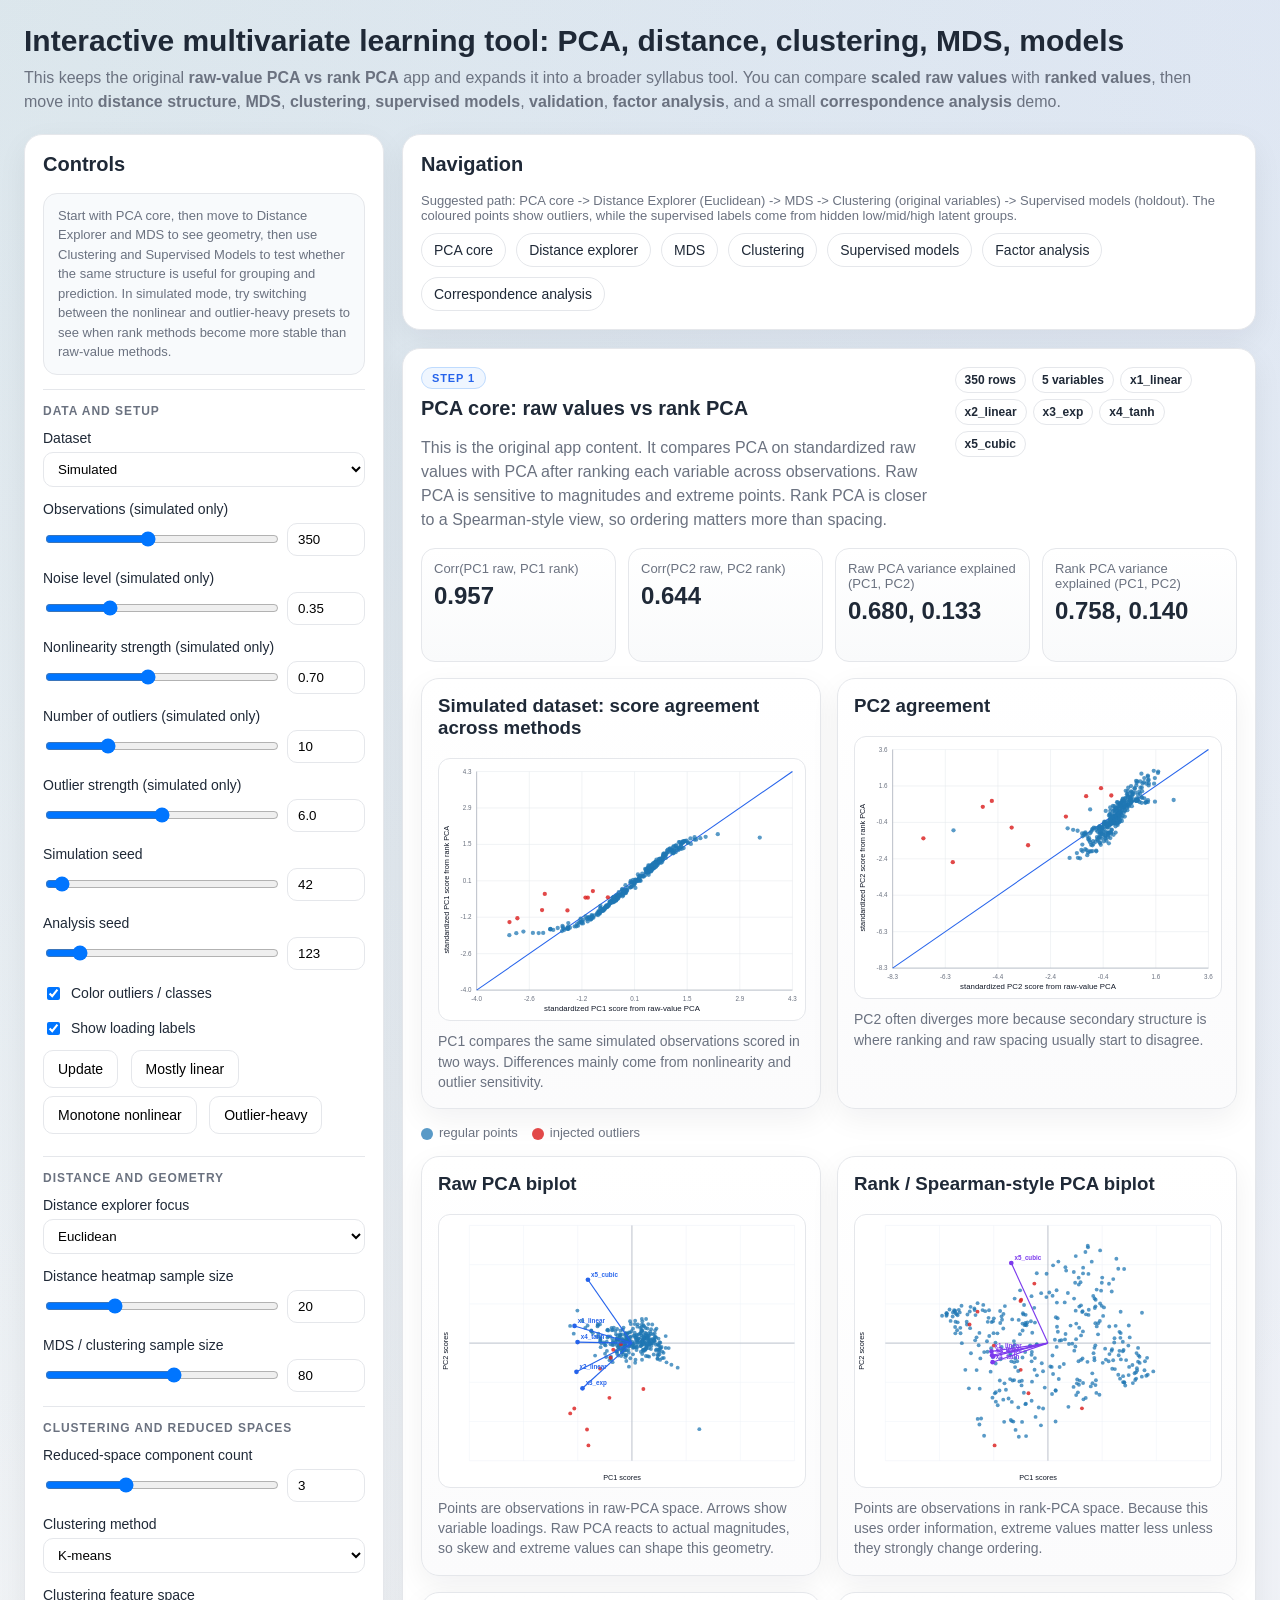
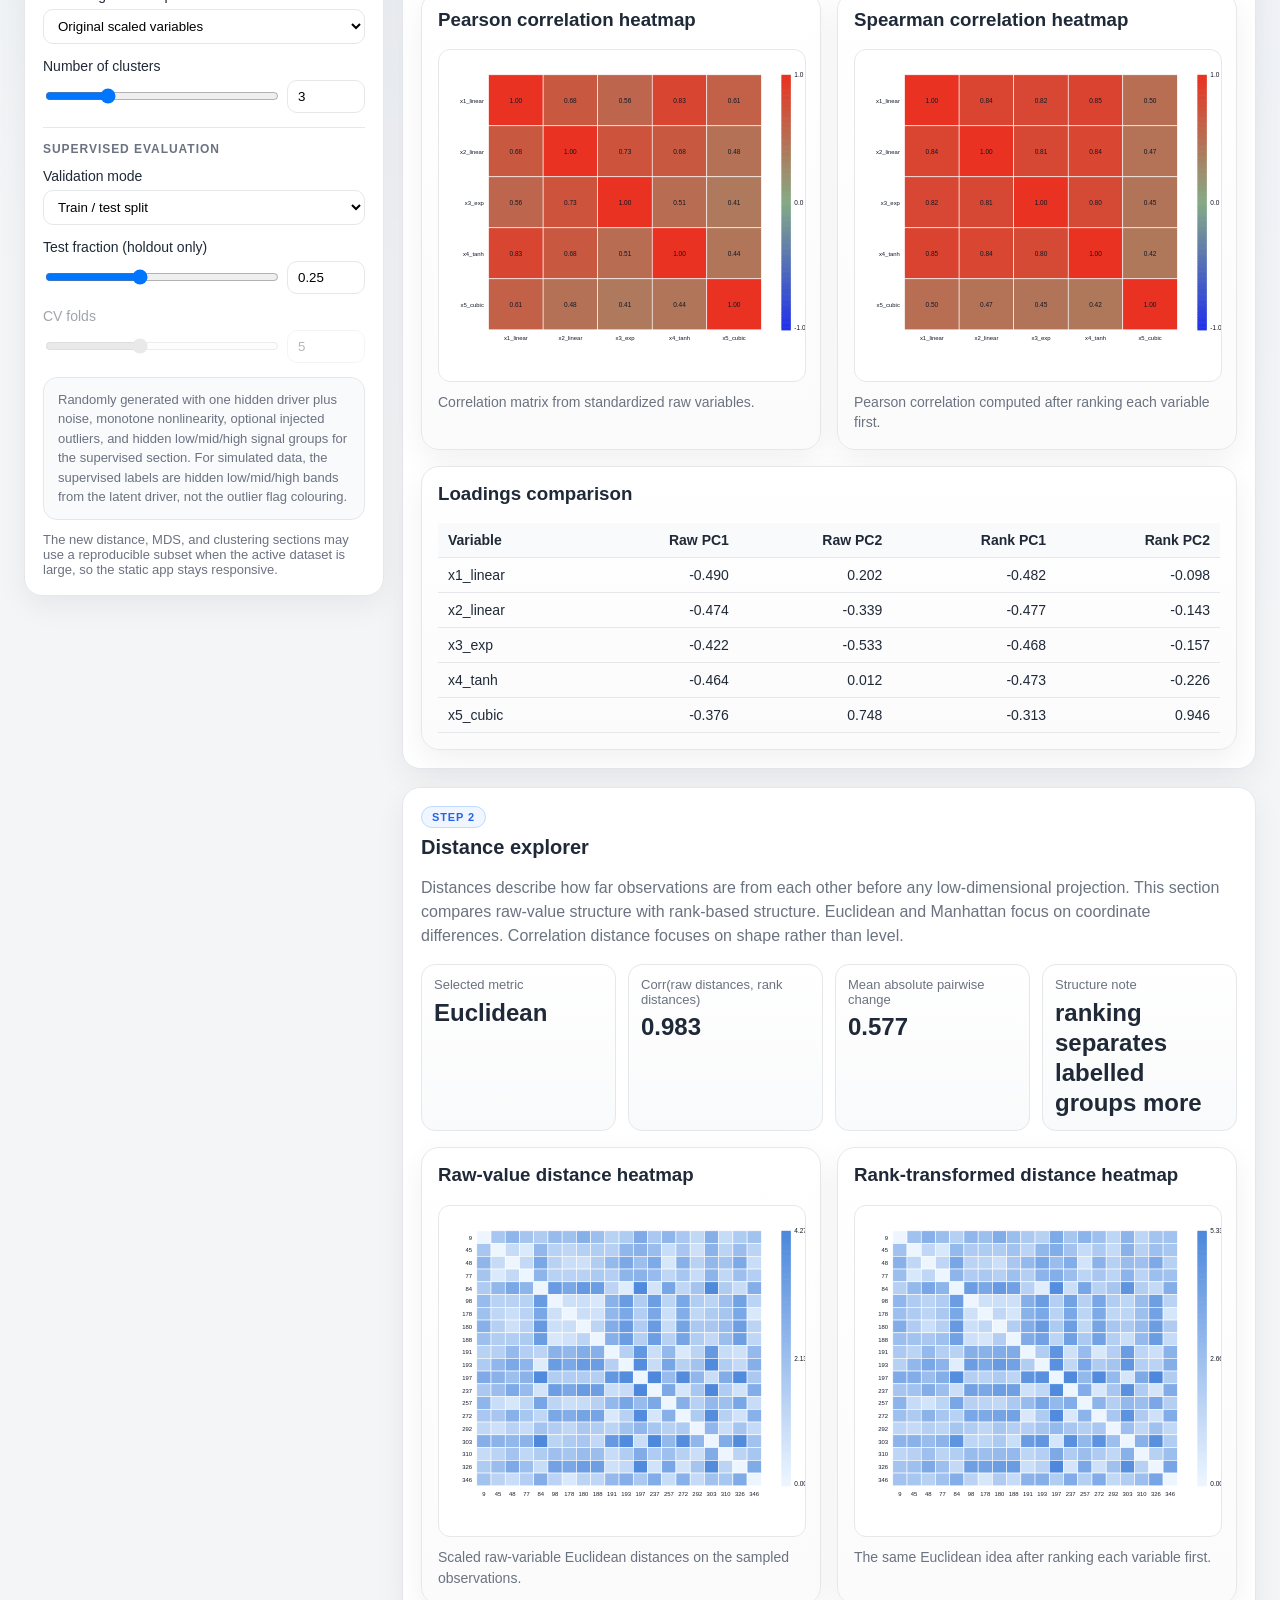
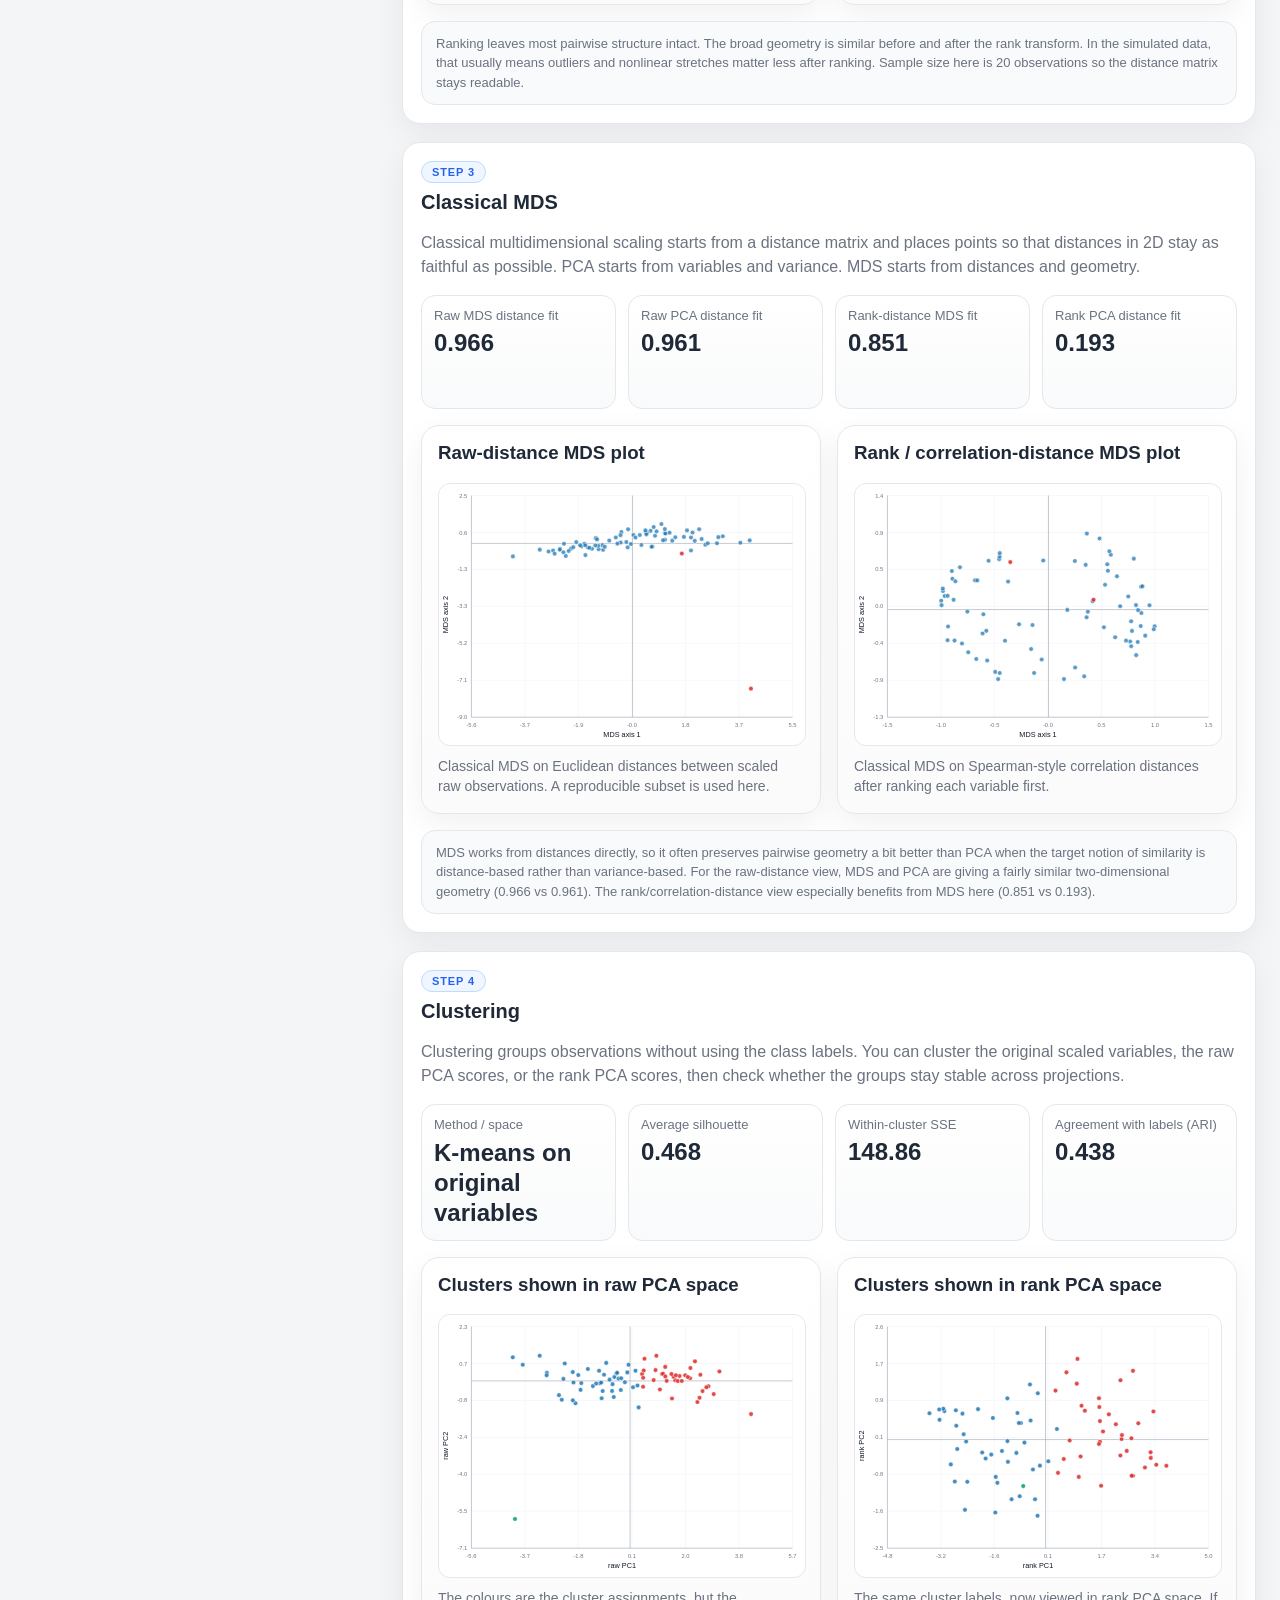
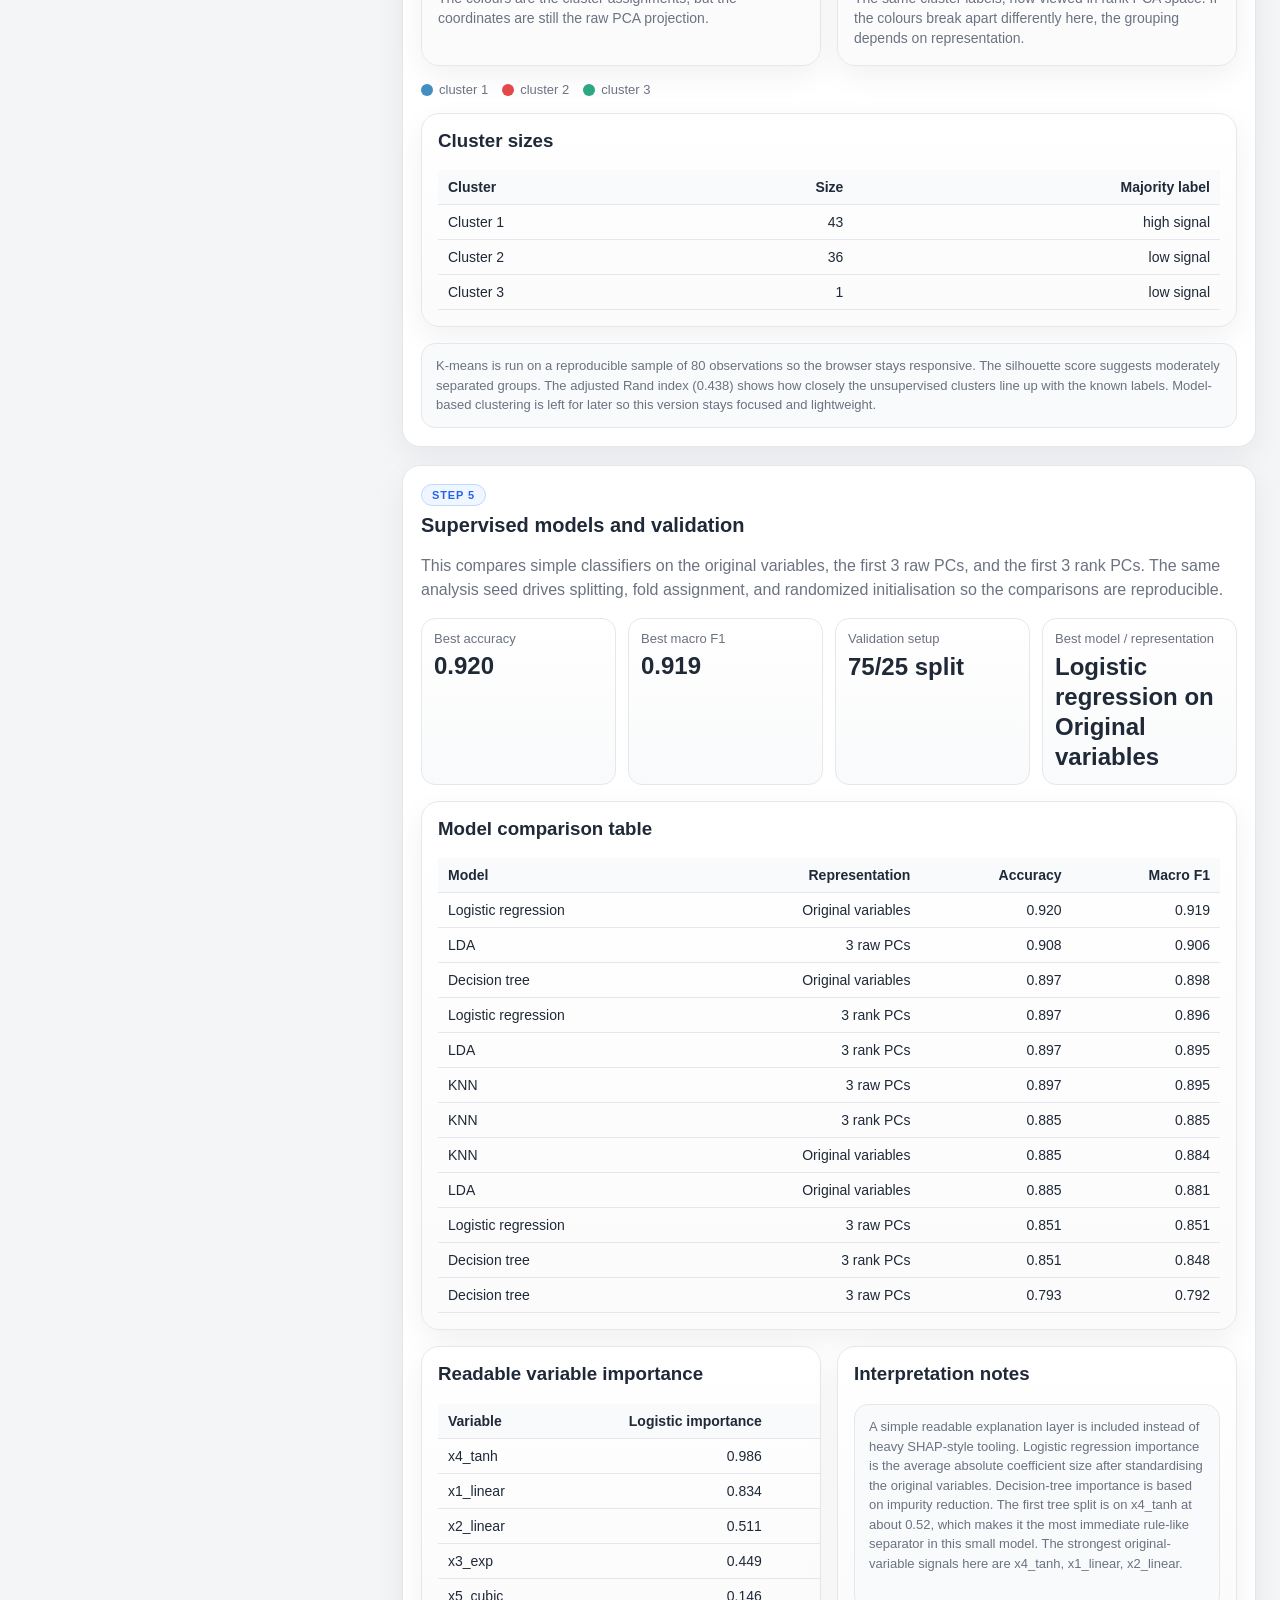
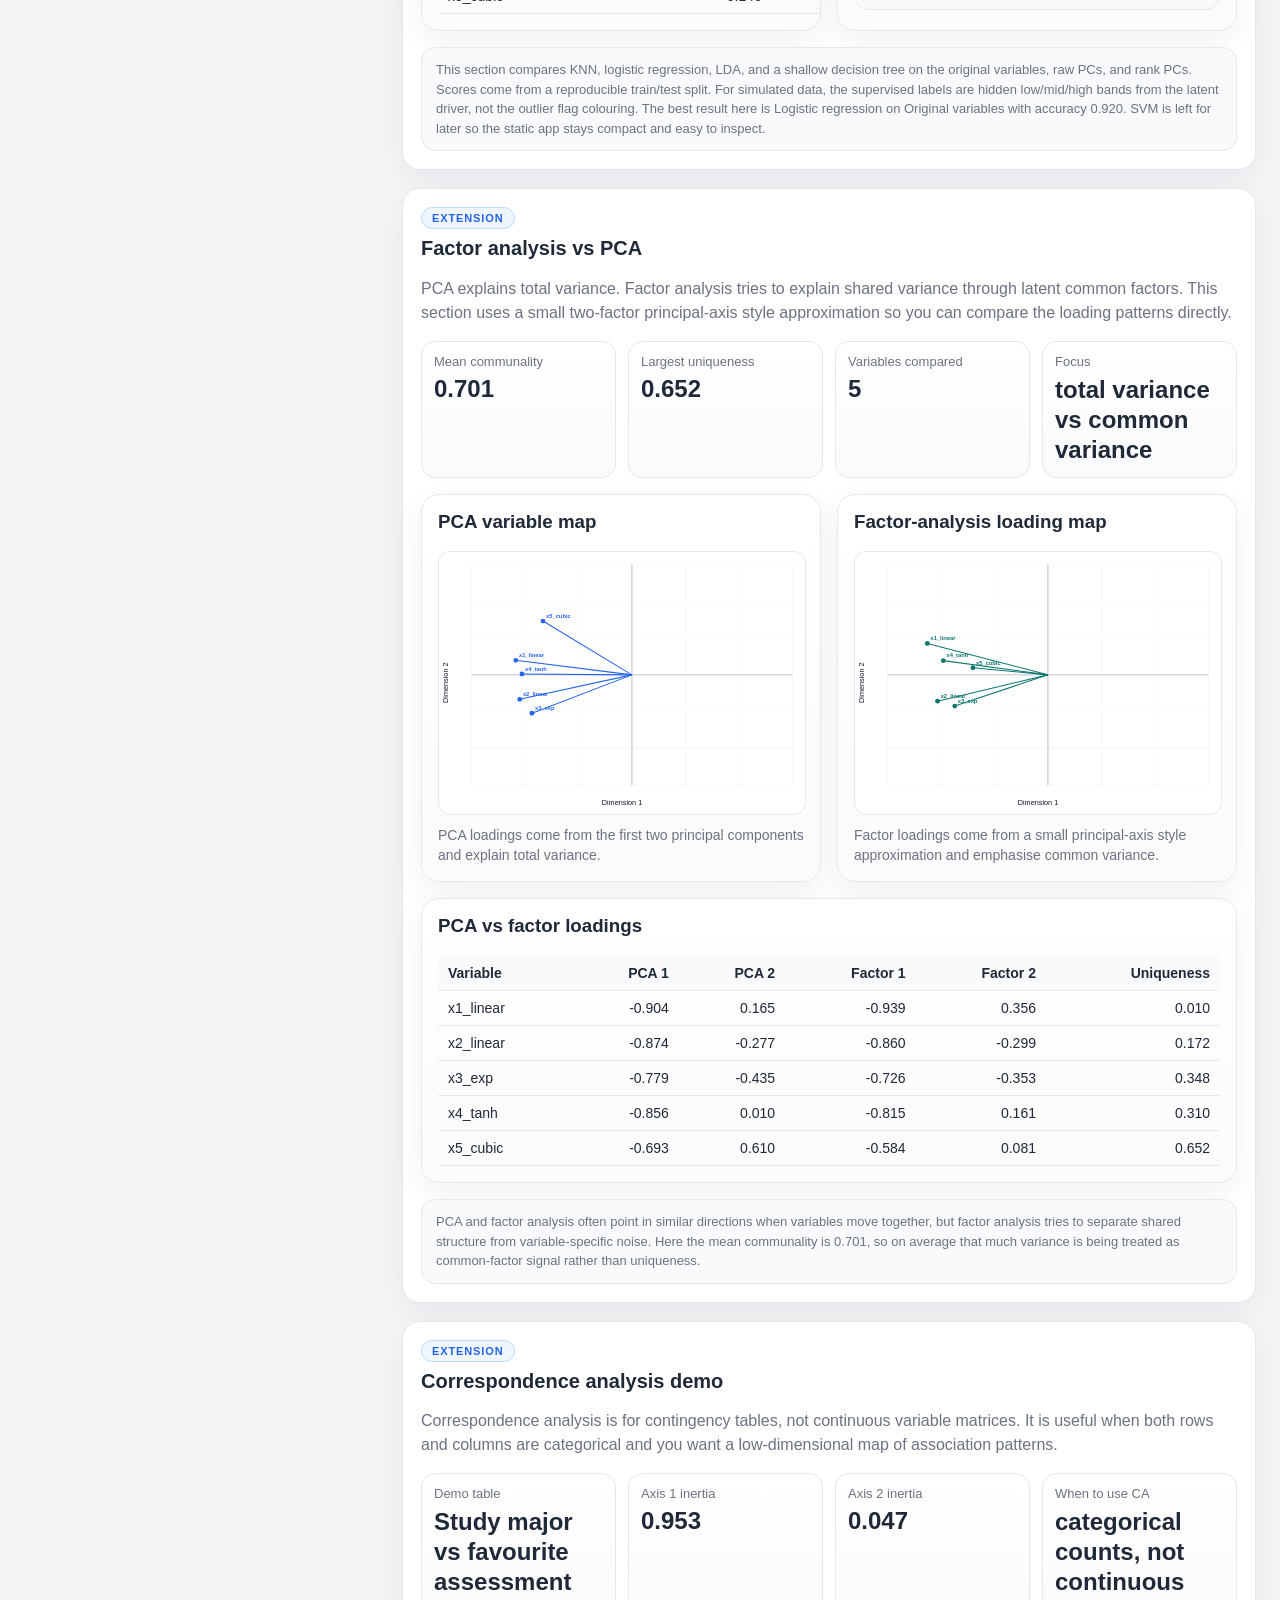
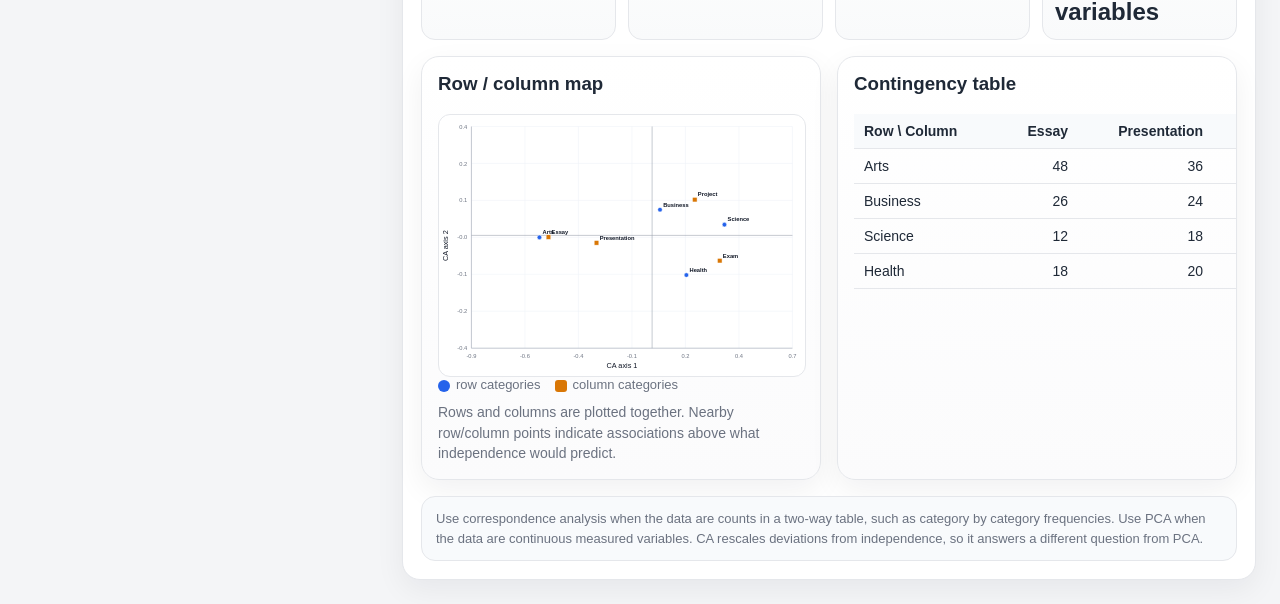
==== commit a3a4e6be: "Polish v4 exploration UX" ====
--- a/app/v4/index.html
+++ b/app/v4/index.html
@@ -18,165 +18,184 @@
     <div class="grid">
       <div class="card controls">
         <h2>Controls</h2>
-
-        <div class="control">
-          <label for="datasetMode">Dataset</label>
-          <select id="datasetMode">
-            <option value="simulated">Simulated</option>
-            <option value="iris">Real: Iris</option>
-            <option value="wine">Real: Wine</option>
-            <option value="breast_cancer">Real: Breast Cancer Wisconsin</option>
-          </select>
-        </div>
-
-        <div class="control">
-          <label for="n">Observations (simulated only)</label>
-          <div class="row">
-            <input id="n" type="range" min="80" max="700" step="10" value="350" />
-            <input id="n_num" type="number" min="80" max="700" step="10" value="350" />
-          </div>
-        </div>
-
-        <div class="control">
-          <label for="noise">Noise level (simulated only)</label>
-          <div class="row">
-            <input id="noise" type="range" min="0.05" max="1.20" step="0.05" value="0.35" />
-            <input id="noise_num" type="number" min="0.05" max="1.20" step="0.05" value="0.35" />
-          </div>
-        </div>
-
-        <div class="control">
-          <label for="nonlinear">Nonlinearity strength (simulated only)</label>
-          <div class="row">
-            <input id="nonlinear" type="range" min="0.00" max="1.60" step="0.05" value="0.70" />
-            <input id="nonlinear_num" type="number" min="0.00" max="1.60" step="0.05" value="0.70" />
-          </div>
-        </div>
-
-        <div class="control">
-          <label for="outliers">Number of outliers (simulated only)</label>
-          <div class="row">
-            <input id="outliers" type="range" min="0" max="40" step="1" value="10" />
-            <input id="outliers_num" type="number" min="0" max="40" step="1" value="10" />
-          </div>
-        </div>
-
-        <div class="control">
-          <label for="outlierStrength">Outlier strength (simulated only)</label>
-          <div class="row">
-            <input id="outlierStrength" type="range" min="0.0" max="12.0" step="0.5" value="6.0" />
-            <input id="outlierStrength_num" type="number" min="0.0" max="12.0" step="0.5" value="6.0" />
-          </div>
-        </div>
-
-        <div class="control">
-          <label for="seed">Simulation seed</label>
-          <div class="row">
-            <input id="seed" type="range" min="1" max="999" step="1" value="42" />
-            <input id="seed_num" type="number" min="1" max="999" step="1" value="42" />
-          </div>
-        </div>
-
-        <div class="control">
-          <label for="analysisSeed">Analysis seed</label>
-          <div class="row">
-            <input id="analysisSeed" type="range" min="1" max="999" step="1" value="123" />
-            <input id="analysisSeed_num" type="number" min="1" max="999" step="1" value="123" />
-          </div>
-        </div>
-
-        <div class="control">
-          <label for="distanceMetric">Distance explorer focus</label>
-          <select id="distanceMetric">
-            <option value="euclidean">Euclidean</option>
-            <option value="manhattan">Manhattan</option>
-            <option value="pearson">Pearson / correlation distance</option>
-            <option value="spearman">Spearman / rank distance</option>
-          </select>
-        </div>
-
-        <div class="control">
-          <label for="heatmapSize">Distance heatmap sample size</label>
-          <div class="row">
-            <input id="heatmapSize" type="range" min="12" max="40" step="2" value="20" />
-            <input id="heatmapSize_num" type="number" min="12" max="40" step="2" value="20" />
-          </div>
-        </div>
-
-        <div class="control">
-          <label for="analysisSubset">MDS / clustering sample size</label>
-          <div class="row">
-            <input id="analysisSubset" type="range" min="30" max="120" step="5" value="80" />
-            <input id="analysisSubset_num" type="number" min="30" max="120" step="5" value="80" />
-          </div>
-        </div>
-
-        <div class="control">
-          <label for="pcCount">Reduced-space component count</label>
-          <div class="row">
-            <input id="pcCount" type="range" min="2" max="5" step="1" value="3" />
-            <input id="pcCount_num" type="number" min="2" max="5" step="1" value="3" />
-          </div>
-        </div>
-
-        <div class="control">
-          <label for="clusterMethod">Clustering method</label>
-          <select id="clusterMethod">
-            <option value="kmeans">K-means</option>
-            <option value="hierarchical">Hierarchical</option>
-          </select>
-        </div>
-
-        <div class="control">
-          <label for="clusterSpace">Clustering feature space</label>
-          <select id="clusterSpace">
-            <option value="original">Original scaled variables</option>
-            <option value="raw_pcs">Raw PCA scores</option>
-            <option value="rank_pcs">Rank PCA scores</option>
-          </select>
-        </div>
-
-        <div class="control">
-          <label for="clusterK">Number of clusters</label>
-          <div class="row">
-            <input id="clusterK" type="range" min="2" max="6" step="1" value="3" />
-            <input id="clusterK_num" type="number" min="2" max="6" step="1" value="3" />
-          </div>
-        </div>
-
-        <div class="control">
-          <label for="validationMode">Validation mode</label>
-          <select id="validationMode">
-            <option value="holdout">Train / test split</option>
-            <option value="cv">k-fold cross-validation</option>
-          </select>
-        </div>
-
-        <div class="control">
-          <label for="testFraction">Test fraction (holdout only)</label>
-          <div class="row">
-            <input id="testFraction" type="range" min="0.15" max="0.40" step="0.05" value="0.25" />
-            <input id="testFraction_num" type="number" min="0.15" max="0.40" step="0.05" value="0.25" />
-          </div>
-        </div>
-
-        <div class="control">
-          <label for="cvFolds">CV folds</label>
-          <div class="row">
-            <input id="cvFolds" type="range" min="3" max="8" step="1" value="5" />
-            <input id="cvFolds_num" type="number" min="3" max="8" step="1" value="5" />
-          </div>
-        </div>
-
-        <div class="toggle-row">
-          <label><input id="colorSpecial" type="checkbox" checked /> Color outliers / classes</label>
-          <label><input id="showLabels" type="checkbox" checked /> Show loading labels</label>
-        </div>
-
-        <button id="rerun">Update</button>
-        <button id="presetLinear">Mostly linear</button>
-        <button id="presetNonlinear">Monotone nonlinear</button>
-        <button id="presetOutliers">Outlier-heavy</button>
+        <div class="note tip-note" id="exploreGuide">
+          Start with PCA core, then move to Distance Explorer and MDS to see geometry, then use Clustering and Supervised Models to test whether the same structure is useful for grouping and prediction.
+        </div>
+
+        <div class="control-group">
+          <div class="group-title">Data and setup</div>
+
+          <div class="control">
+            <label for="datasetMode">Dataset</label>
+            <select id="datasetMode">
+              <option value="simulated">Simulated</option>
+              <option value="iris">Real: Iris</option>
+              <option value="wine">Real: Wine</option>
+              <option value="breast_cancer">Real: Breast Cancer Wisconsin</option>
+            </select>
+          </div>
+
+          <div class="control sim-only" data-control-group="simulated">
+            <label for="n">Observations (simulated only)</label>
+            <div class="row">
+              <input id="n" type="range" min="80" max="700" step="10" value="350" />
+              <input id="n_num" type="number" min="80" max="700" step="10" value="350" />
+            </div>
+          </div>
+
+          <div class="control sim-only" data-control-group="simulated">
+            <label for="noise">Noise level (simulated only)</label>
+            <div class="row">
+              <input id="noise" type="range" min="0.05" max="1.20" step="0.05" value="0.35" />
+              <input id="noise_num" type="number" min="0.05" max="1.20" step="0.05" value="0.35" />
+            </div>
+          </div>
+
+          <div class="control sim-only" data-control-group="simulated">
+            <label for="nonlinear">Nonlinearity strength (simulated only)</label>
+            <div class="row">
+              <input id="nonlinear" type="range" min="0.00" max="1.60" step="0.05" value="0.70" />
+              <input id="nonlinear_num" type="number" min="0.00" max="1.60" step="0.05" value="0.70" />
+            </div>
+          </div>
+
+          <div class="control sim-only" data-control-group="simulated">
+            <label for="outliers">Number of outliers (simulated only)</label>
+            <div class="row">
+              <input id="outliers" type="range" min="0" max="40" step="1" value="10" />
+              <input id="outliers_num" type="number" min="0" max="40" step="1" value="10" />
+            </div>
+          </div>
+
+          <div class="control sim-only" data-control-group="simulated">
+            <label for="outlierStrength">Outlier strength (simulated only)</label>
+            <div class="row">
+              <input id="outlierStrength" type="range" min="0.0" max="12.0" step="0.5" value="6.0" />
+              <input id="outlierStrength_num" type="number" min="0.0" max="12.0" step="0.5" value="6.0" />
+            </div>
+          </div>
+
+          <div class="control sim-only" data-control-group="simulated">
+            <label for="seed">Simulation seed</label>
+            <div class="row">
+              <input id="seed" type="range" min="1" max="999" step="1" value="42" />
+              <input id="seed_num" type="number" min="1" max="999" step="1" value="42" />
+            </div>
+          </div>
+
+          <div class="control">
+            <label for="analysisSeed">Analysis seed</label>
+            <div class="row">
+              <input id="analysisSeed" type="range" min="1" max="999" step="1" value="123" />
+              <input id="analysisSeed_num" type="number" min="1" max="999" step="1" value="123" />
+            </div>
+          </div>
+
+          <div class="toggle-row">
+            <label><input id="colorSpecial" type="checkbox" checked /> Color outliers / classes</label>
+            <label><input id="showLabels" type="checkbox" checked /> Show loading labels</label>
+          </div>
+
+          <button id="rerun">Update</button>
+          <button id="presetLinear">Mostly linear</button>
+          <button id="presetNonlinear">Monotone nonlinear</button>
+          <button id="presetOutliers">Outlier-heavy</button>
+        </div>
+
+        <div class="control-group">
+          <div class="group-title">Distance and geometry</div>
+
+          <div class="control">
+            <label for="distanceMetric">Distance explorer focus</label>
+            <select id="distanceMetric">
+              <option value="euclidean">Euclidean</option>
+              <option value="manhattan">Manhattan</option>
+              <option value="pearson">Pearson / correlation distance</option>
+              <option value="spearman">Spearman / rank distance</option>
+            </select>
+          </div>
+
+          <div class="control">
+            <label for="heatmapSize">Distance heatmap sample size</label>
+            <div class="row">
+              <input id="heatmapSize" type="range" min="12" max="40" step="2" value="20" />
+              <input id="heatmapSize_num" type="number" min="12" max="40" step="2" value="20" />
+            </div>
+          </div>
+
+          <div class="control">
+            <label for="analysisSubset">MDS / clustering sample size</label>
+            <div class="row">
+              <input id="analysisSubset" type="range" min="30" max="120" step="5" value="80" />
+              <input id="analysisSubset_num" type="number" min="30" max="120" step="5" value="80" />
+            </div>
+          </div>
+        </div>
+
+        <div class="control-group">
+          <div class="group-title">Clustering and reduced spaces</div>
+
+          <div class="control">
+            <label for="pcCount">Reduced-space component count</label>
+            <div class="row">
+              <input id="pcCount" type="range" min="2" max="5" step="1" value="3" />
+              <input id="pcCount_num" type="number" min="2" max="5" step="1" value="3" />
+            </div>
+          </div>
+
+          <div class="control">
+            <label for="clusterMethod">Clustering method</label>
+            <select id="clusterMethod">
+              <option value="kmeans">K-means</option>
+              <option value="hierarchical">Hierarchical</option>
+            </select>
+          </div>
+
+          <div class="control">
+            <label for="clusterSpace">Clustering feature space</label>
+            <select id="clusterSpace">
+              <option value="original">Original scaled variables</option>
+              <option value="raw_pcs">Raw PCA scores</option>
+              <option value="rank_pcs">Rank PCA scores</option>
+            </select>
+          </div>
+
+          <div class="control">
+            <label for="clusterK">Number of clusters</label>
+            <div class="row">
+              <input id="clusterK" type="range" min="2" max="6" step="1" value="3" />
+              <input id="clusterK_num" type="number" min="2" max="6" step="1" value="3" />
+            </div>
+          </div>
+        </div>
+
+        <div class="control-group">
+          <div class="group-title">Supervised evaluation</div>
+
+          <div class="control">
+            <label for="validationMode">Validation mode</label>
+            <select id="validationMode">
+              <option value="holdout">Train / test split</option>
+              <option value="cv">k-fold cross-validation</option>
+            </select>
+          </div>
+
+          <div class="control validation-holdout" data-control-group="holdout">
+            <label for="testFraction">Test fraction (holdout only)</label>
+            <div class="row">
+              <input id="testFraction" type="range" min="0.15" max="0.40" step="0.05" value="0.25" />
+              <input id="testFraction_num" type="number" min="0.15" max="0.40" step="0.05" value="0.25" />
+            </div>
+          </div>
+
+          <div class="control validation-cv" data-control-group="cv">
+            <label for="cvFolds">CV folds</label>
+            <div class="row">
+              <input id="cvFolds" type="range" min="3" max="8" step="1" value="5" />
+              <input id="cvFolds_num" type="number" min="3" max="8" step="1" value="5" />
+            </div>
+          </div>
+        </div>
 
         <div class="note" id="datasetNote">
           Simulated mode creates random data with one hidden driver, noise, monotone nonlinearity, and optional injected outliers.
@@ -190,6 +209,7 @@
       <div class="content-stack">
         <div class="card nav-card">
           <h2>Navigation</h2>
+          <div class="small" id="navHint">Suggested path: PCA core -> Distance Explorer -> MDS -> Clustering -> Supervised models.</div>
           <div class="nav-links">
             <a href="#pcaCore">PCA core</a>
             <a href="#distanceExplorer">Distance explorer</a>
@@ -204,6 +224,7 @@
         <section id="pcaCore" class="card topic-section">
           <div class="section-head">
             <div>
+              <div class="section-kicker">Step 1</div>
               <h2>PCA core: raw values vs rank PCA</h2>
               <p class="section-copy">
                 This is the original app content. It compares PCA on standardized raw values with PCA after ranking each variable across observations.
@@ -297,6 +318,7 @@
         <section id="distanceExplorer" class="card topic-section">
           <div class="section-head">
             <div>
+              <div class="section-kicker">Step 2</div>
               <h2>Distance explorer</h2>
               <p class="section-copy">
                 Distances describe how far observations are from each other before any low-dimensional projection. This section compares raw-value structure with rank-based structure.
@@ -343,6 +365,7 @@
         <section id="mdsSection" class="card topic-section">
           <div class="section-head">
             <div>
+              <div class="section-kicker">Step 3</div>
               <h2>Classical MDS</h2>
               <p class="section-copy">
                 Classical multidimensional scaling starts from a distance matrix and places points so that distances in 2D stay as faithful as possible.
@@ -389,6 +412,7 @@
         <section id="clusteringSection" class="card topic-section">
           <div class="section-head">
             <div>
+              <div class="section-kicker">Step 4</div>
               <h2>Clustering</h2>
               <p class="section-copy">
                 Clustering groups observations without using the class labels. You can cluster the original scaled variables, the raw PCA scores, or the rank PCA scores,
@@ -451,6 +475,7 @@
         <section id="supervisedSection" class="card topic-section">
           <div class="section-head">
             <div>
+              <div class="section-kicker">Step 5</div>
               <h2>Supervised models and validation</h2>
               <p class="section-copy">
                 This compares simple classifiers on the original variables, the first <span id="pcCountInline">3</span> raw PCs, and the first <span id="pcCountInline2">3</span> rank PCs.
@@ -519,6 +544,7 @@
         <section id="factorSection" class="card topic-section">
           <div class="section-head">
             <div>
+              <div class="section-kicker">Extension</div>
               <h2>Factor analysis vs PCA</h2>
               <p class="section-copy">
                 PCA explains total variance. Factor analysis tries to explain shared variance through latent common factors.
@@ -582,6 +608,7 @@
         <section id="caSection" class="card topic-section">
           <div class="section-head">
             <div>
+              <div class="section-kicker">Extension</div>
               <h2>Correspondence analysis demo</h2>
               <p class="section-copy">
                 Correspondence analysis is for contingency tables, not continuous variable matrices. It is useful when both rows and columns are categorical and you want a low-dimensional map of association patterns.
--- a/app/v4/style.css
+++ b/app/v4/style.css
@@ -91,8 +91,30 @@
   font-size: 20px;
 }
 
+.control-group {
+  border-top: 1px solid var(--border);
+  padding-top: 14px;
+  margin-top: 14px;
+}
+
+.control-group:first-of-type {
+  border-top: none;
+  padding-top: 0;
+  margin-top: 0;
+}
+
+.group-title {
+  font-size: 12px;
+  letter-spacing: 0.08em;
+  text-transform: uppercase;
+  color: var(--muted);
+  margin-bottom: 12px;
+  font-weight: 700;
+}
+
 .control {
   margin-bottom: 14px;
+  transition: opacity 0.15s ease;
 }
 
 .control label {
@@ -178,6 +200,7 @@
   display: flex;
   gap: 10px;
   flex-wrap: wrap;
+  margin-top: 10px;
 }
 
 .nav-links a {
@@ -193,6 +216,7 @@
 .topic-section {
   display: grid;
   gap: 16px;
+  scroll-margin-top: 20px;
 }
 
 .section-head {
@@ -209,6 +233,20 @@
   max-width: 980px;
 }
 
+.section-kicker {
+  display: inline-block;
+  margin-bottom: 8px;
+  padding: 4px 10px;
+  border-radius: 999px;
+  font-size: 11px;
+  letter-spacing: 0.08em;
+  text-transform: uppercase;
+  font-weight: 700;
+  background: #eff6ff;
+  color: var(--accent);
+  border: 1px solid #bfdbfe;
+}
+
 .stats {
   display: grid;
   grid-template-columns: repeat(4, 1fr);
@@ -237,6 +275,19 @@
 .small-value {
   font-size: 18px;
   line-height: 1.25;
+}
+
+.is-disabled {
+  opacity: 0.42;
+}
+
+.is-disabled input,
+.is-disabled select {
+  pointer-events: none;
+}
+
+.tip-note {
+  margin-bottom: 14px;
 }
 
 .panel-grid {
